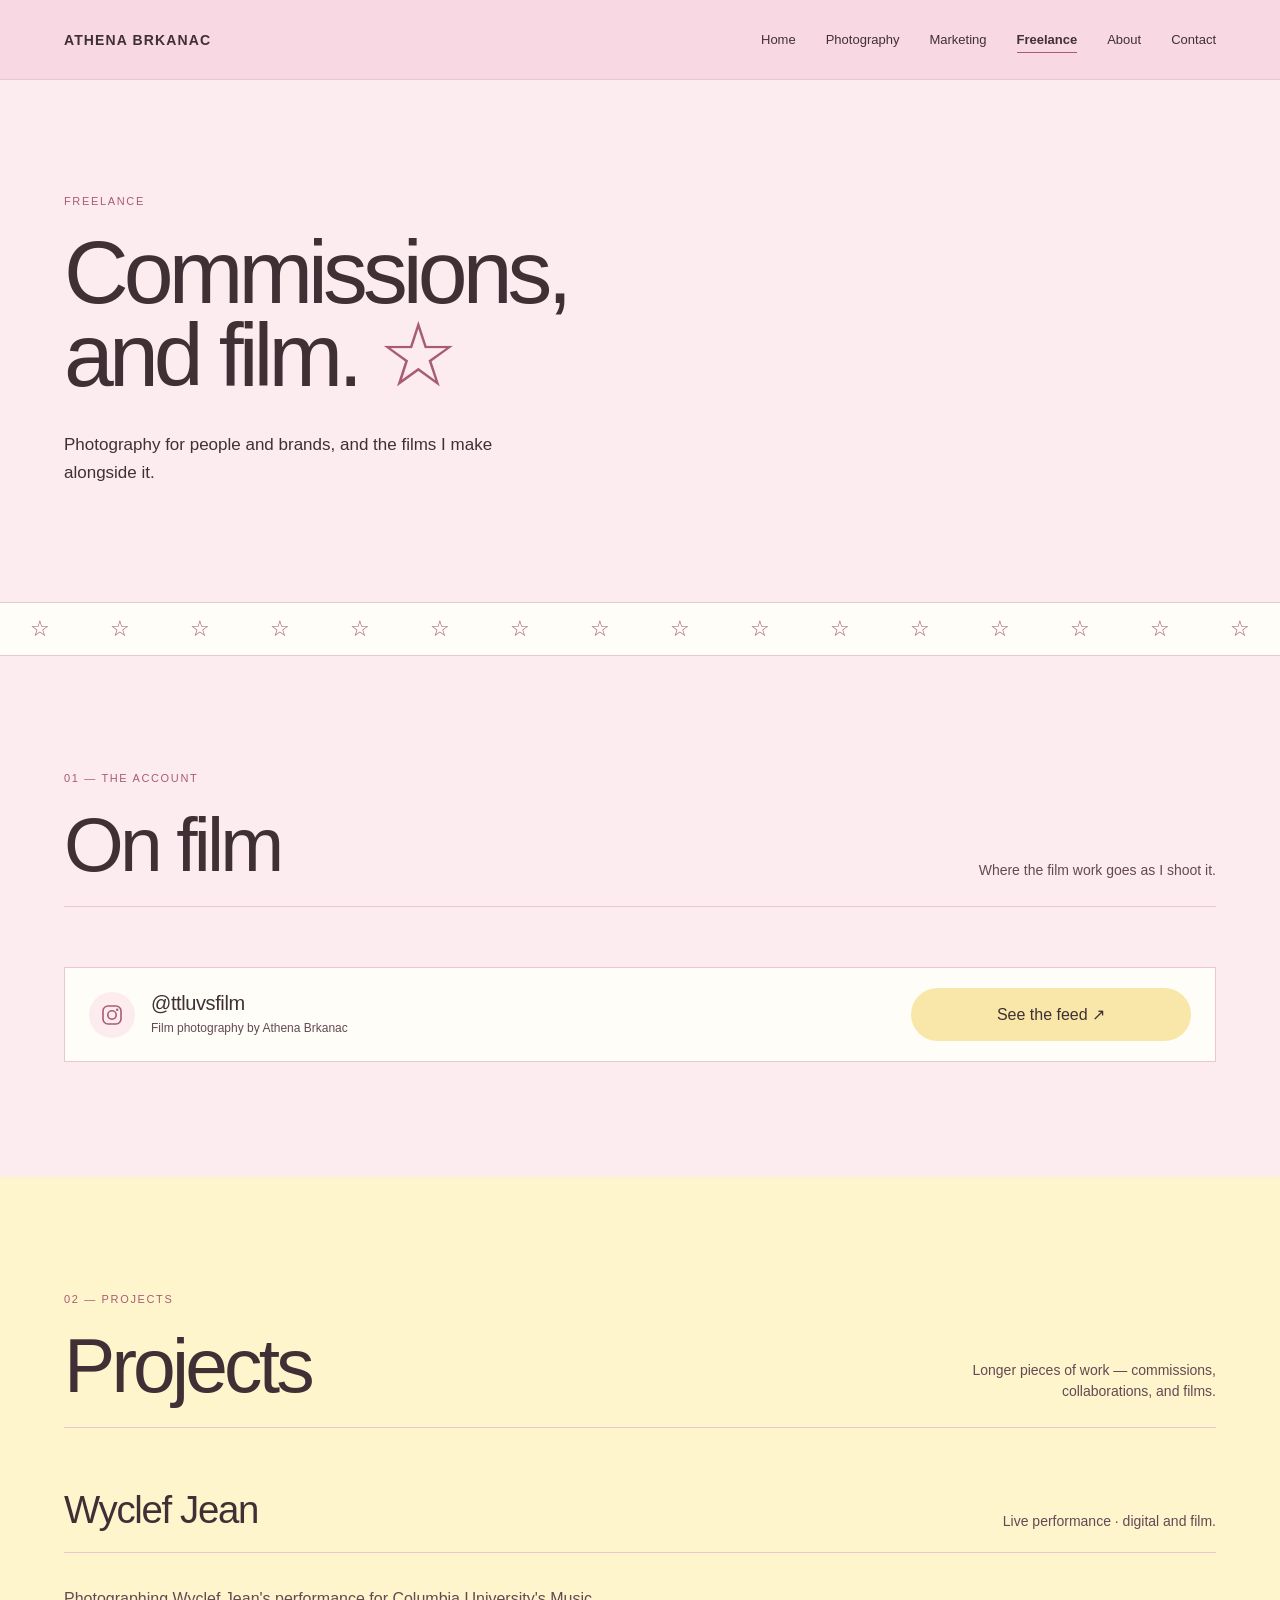
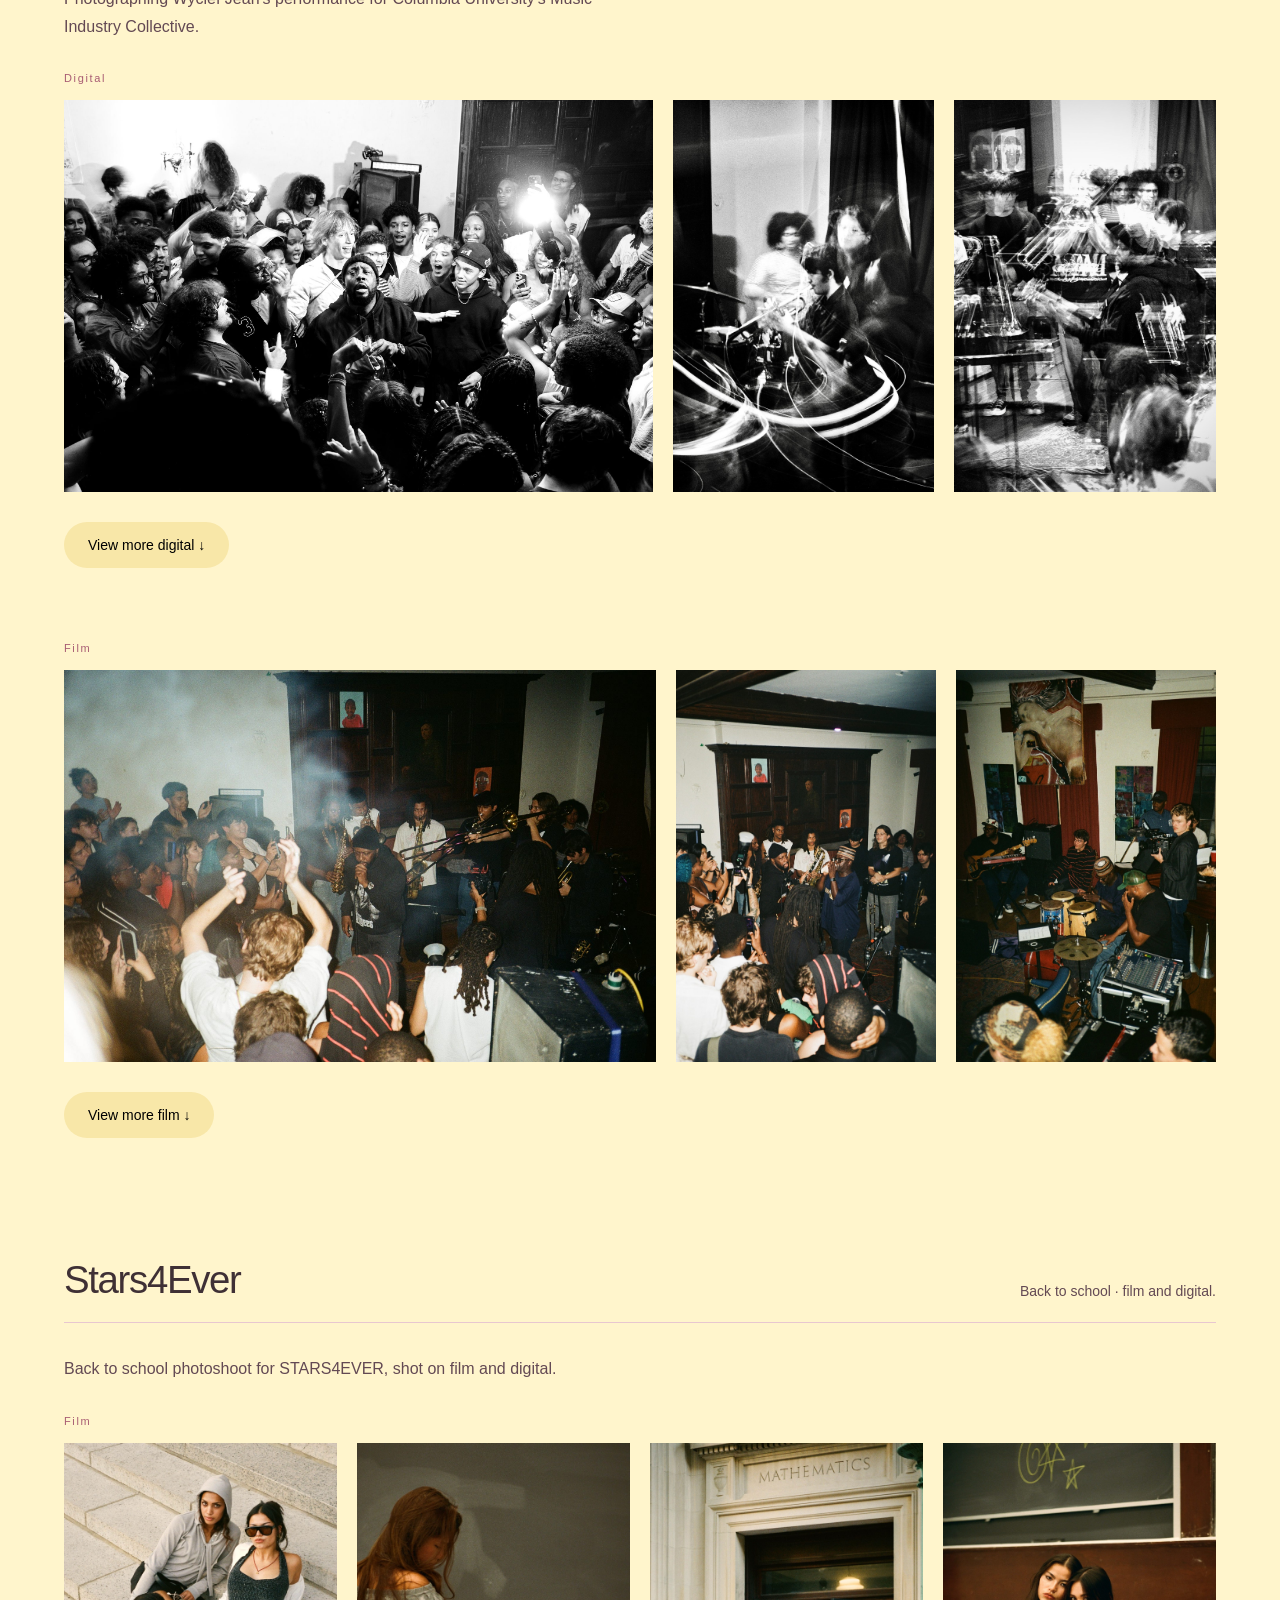
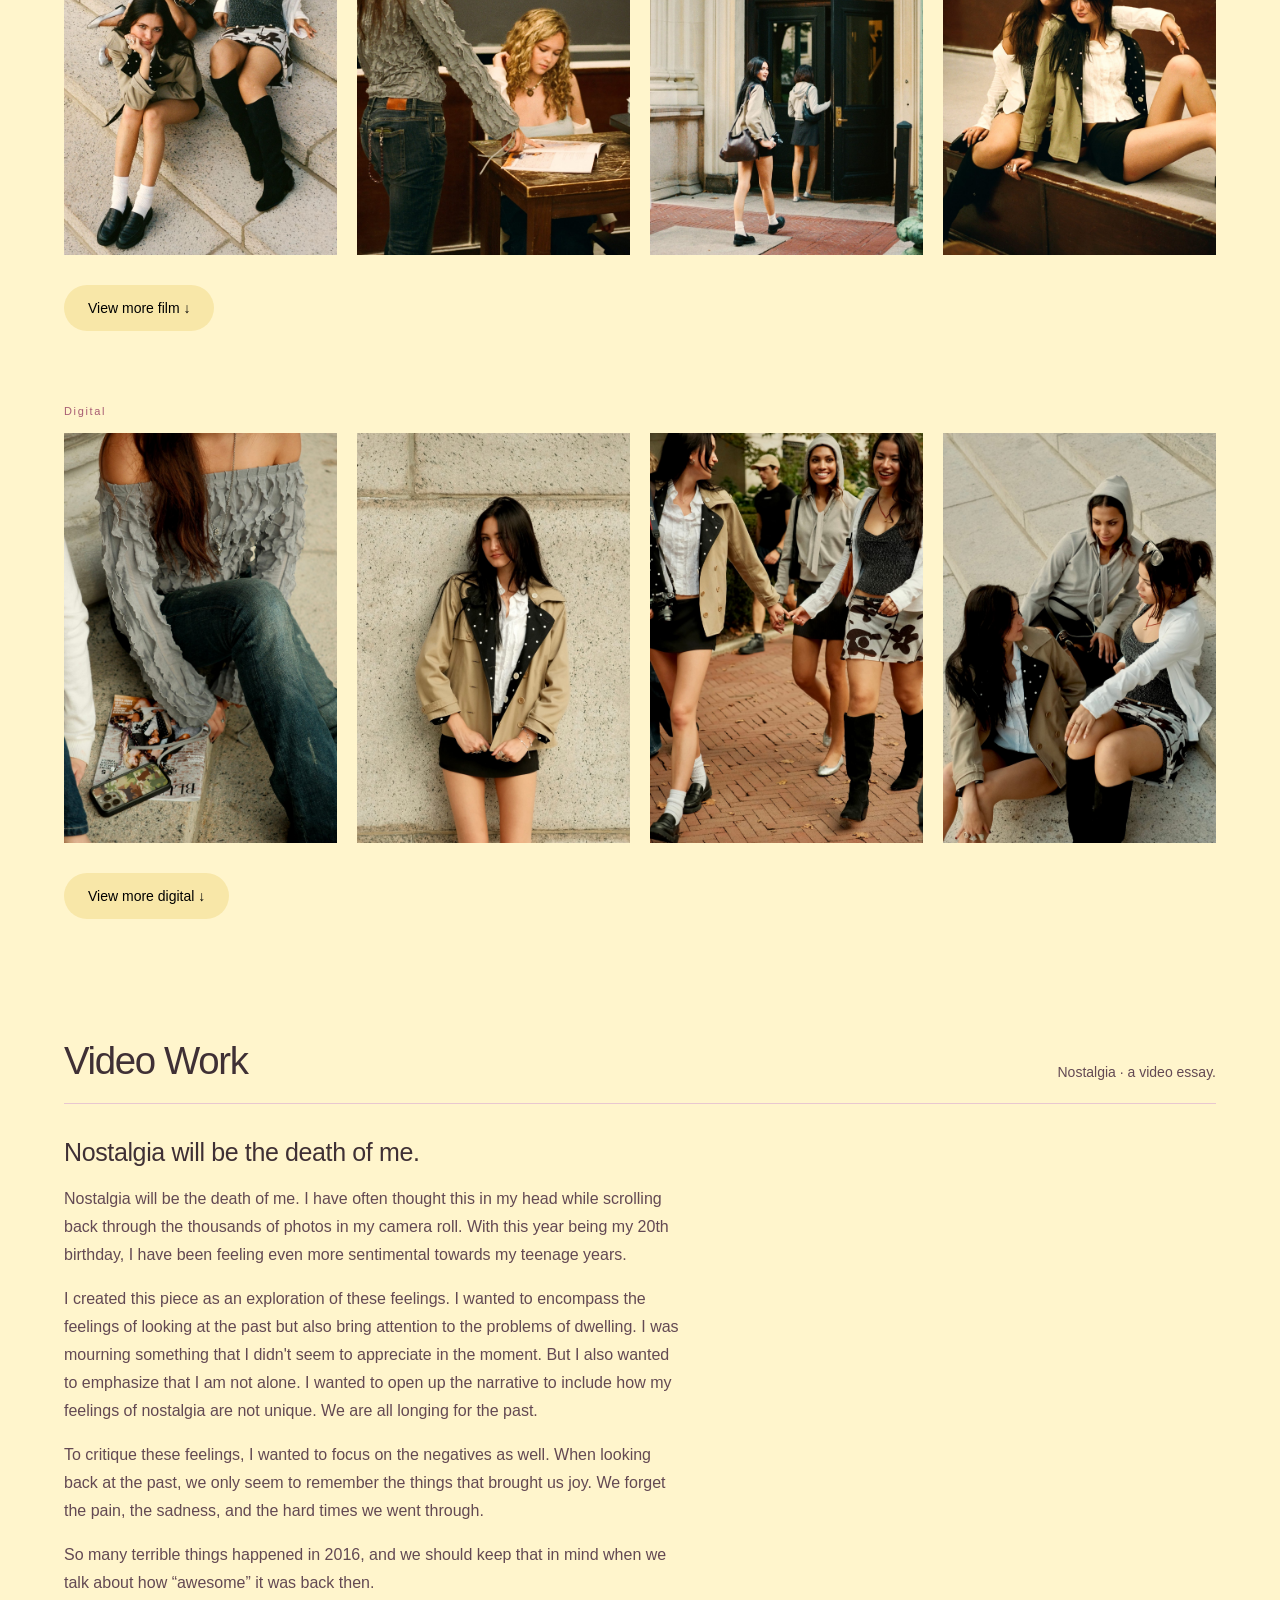
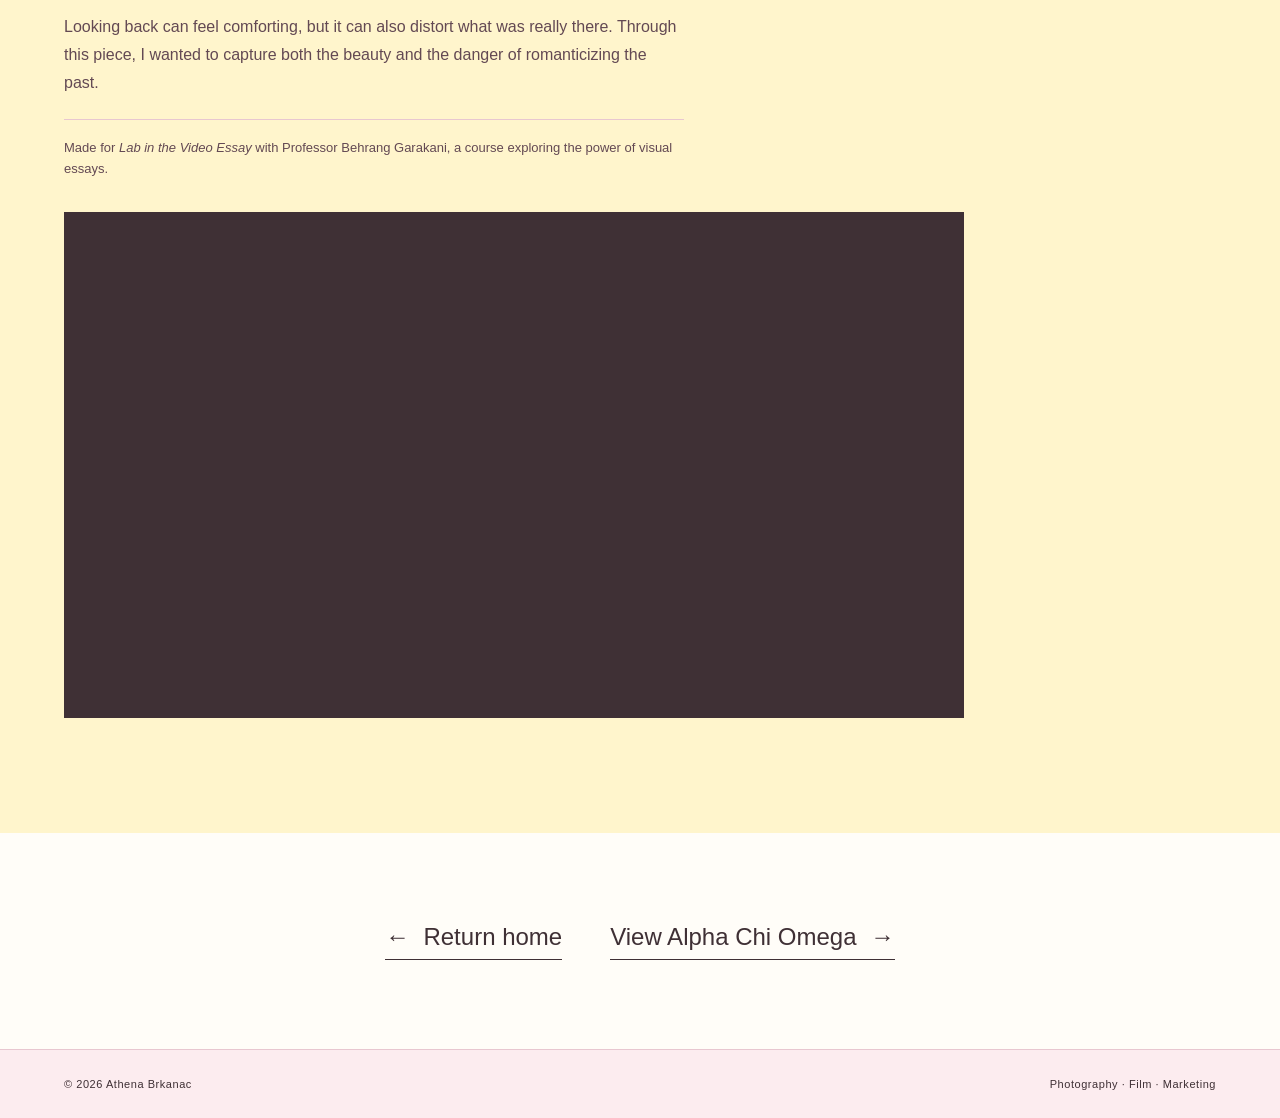
==== freelance.html @ 21c82949 "Name the Music Industry Collective correctly Co-Authored-By: Claude Opus 5.5 <noreply@anthropic.com>" ====
<!DOCTYPE html>
<html lang="en">

<head>
    <meta charset="UTF-8">

    <meta
        name="viewport"
        content="width=device-width, initial-scale=1.0"
    >

    <meta
        name="description"
        content="Athena Brkanac's freelance photography and film work — commissions, collaborations, and short films."
    >

    <title>Freelance — Athena Brkanac</title>

    <link rel="stylesheet" href="style.css">

    <!-- Lets the stylesheet hide photo slots whose file is not
         in images/ yet, instead of showing a broken image. -->
    <script>
        document.documentElement.classList.add("js");
    </script>
</head>

<body>

    <!-- NAVIGATION -->

    <nav class="site-nav">

        <a href="index.html" class="logo">
            ATHENA BRKANAC
        </a>

        <div class="nav-links">
            <a href="index.html">Home</a>
            <a href="photography.html">Photography</a>
            <a href="marketing.html">Marketing</a>
            <a href="freelance.html" aria-current="page">Freelance</a>
            <a href="index.html#about">About</a>
            <a href="index.html#contact">Contact</a>
        </div>

    </nav>


    <main>

        <!-- FREELANCE PAGE INTRO -->

        <header class="portfolio-hero">

            <p class="eyebrow">
                FREELANCE
            </p>

            <h1>
                Commissions,<br>
                and film. <span class="accent-star">☆</span>
            </h1>

            <p>
                Photography for people and brands, and the films I make
                alongside it.
            </p>

        </header>


        <!-- STAR BANNER -->

        <div class="marquee" aria-hidden="true">

            <div class="marquee-track">

                <div class="marquee-group">
                    <span>☆</span>
                    <span>☆</span>
                    <span>☆</span>
                    <span>☆</span>
                    <span>☆</span>
                    <span>☆</span>
                    <span>☆</span>
                    <span>☆</span>
                    <span>☆</span>
                    <span>☆</span>
                    <span>☆</span>
                    <span>☆</span>
                    <span>☆</span>
                    <span>☆</span>
                    <span>☆</span>
                    <span>☆</span>
                </div>

                <div class="marquee-group">
                    <span>☆</span>
                    <span>☆</span>
                    <span>☆</span>
                    <span>☆</span>
                    <span>☆</span>
                    <span>☆</span>
                    <span>☆</span>
                    <span>☆</span>
                    <span>☆</span>
                    <span>☆</span>
                    <span>☆</span>
                    <span>☆</span>
                    <span>☆</span>
                    <span>☆</span>
                    <span>☆</span>
                    <span>☆</span>
                </div>

            </div>

        </div>



        <!-- THE ACCOUNT -->

        <section
            id="film-account"
            class="marketing-page-section instagram-section"
        >

            <div class="gallery-heading">

                <div>
                    <p class="eyebrow">
                        01 — THE ACCOUNT
                    </p>

                    <h2>On film</h2>
                </div>

                <p>
                    Where the film work goes as I shoot it.
                </p>

            </div>


            <a
                class="ig-link"
                href="https://www.instagram.com/ttluvsfilm"
                target="_blank"
                rel="noopener"
            >

                <span class="ig-link-mark" aria-hidden="true">
                    <svg viewBox="0 0 24 24" width="24" height="24">
                        <rect
                            x="3" y="3" width="18" height="18" rx="5"
                            fill="none" stroke="currentColor" stroke-width="1.6"
                        />
                        <circle
                            cx="12" cy="12" r="4.2"
                            fill="none" stroke="currentColor" stroke-width="1.6"
                        />
                        <circle cx="17.2" cy="6.8" r="1.2" fill="currentColor" />
                    </svg>
                </span>

                <span class="ig-link-text">
                    <span class="ig-link-handle">@ttluvsfilm</span>
                    <span class="ig-link-note">
                        Film photography by Athena Brkanac
                    </span>
                </span>

                <span class="ig-link-action">
                    See the feed ↗
                </span>

            </a>

        </section>


        <!-- PROJECTS -->

        <section
            id="projects"
            class="marketing-page-section shoots-section"
        >

            <div class="gallery-heading">

                <div>
                    <p class="eyebrow">
                        02 — PROJECTS
                    </p>

                    <h2>Projects</h2>
                </div>

                <p>
                    Longer pieces of work — commissions,
                    collaborations, and films.
                </p>

            </div>


            <!-- WYCLEF JEAN × MUSIC INDUSTRY COLLECTIVE -->

            <div class="shot-group">

                <div class="category-heading">

                    <h3>Wyclef Jean</h3>

                    <p>
                        Live performance · digital and film.
                    </p>

                </div>

                <p class="section-intro">
                    Photographing Wyclef Jean's performance for Columbia
                    University's Music Industry Collective.
                </p>

                <!--
                Each set shows one row, with the rest behind a button the
                page builds from data-more ("View more film"). Every photo
                is shown whole, never cropped: a row shares one height and
                --shape, each photo's width / height, sets its width.
                -->

                <div class="shot-set">

                    <p class="shot-set-label">Digital</p>

                    <div class="shot-rows">

                        <div class="shot-row">

                            <figure class="shot" style="--shape: 1.5004">
                                <img
                                    src="images/freelance/wyclef-01.jpg"
                                    alt="Wyclef Jean performing for the Music Industry Collective at Columbia University"
                                    data-caption="wyclef jean × music industry collective — digital"
                                >
                            </figure>

                            <figure class="shot" style="--shape: 0.6665">
                                <img
                                    src="images/freelance/wyclef-03.jpg"
                                    alt="Wyclef Jean performing for the Music Industry Collective at Columbia University"
                                    data-caption="wyclef jean × music industry collective — digital"
                                >
                            </figure>

                            <figure class="shot" style="--shape: 0.6665">
                                <img
                                    src="images/freelance/wyclef-05.jpg"
                                    alt="Wyclef Jean performing for the Music Industry Collective at Columbia University"
                                    data-caption="wyclef jean × music industry collective — digital"
                                >
                            </figure>

                        </div>

                        <div class="shot-more" data-more="more digital" hidden>

                            <div class="shot-row">

                                <figure class="shot" style="--shape: 1.5004">
                                    <img
                                        src="images/freelance/wyclef-02.jpg"
                                        alt="Wyclef Jean performing for the Music Industry Collective at Columbia University"
                                        data-caption="wyclef jean × music industry collective — digital"
                                    >
                                </figure>

                                <figure class="shot" style="--shape: 0.6665">
                                    <img
                                        src="images/freelance/wyclef-06.jpg"
                                        alt="Wyclef Jean performing for the Music Industry Collective at Columbia University"
                                        data-caption="wyclef jean × music industry collective — digital"
                                    >
                                </figure>

                                <figure class="shot" style="--shape: 0.6665">
                                    <img
                                        src="images/freelance/wyclef-08.jpg"
                                        alt="Wyclef Jean performing for the Music Industry Collective at Columbia University"
                                        data-caption="wyclef jean × music industry collective — digital"
                                    >
                                </figure>

                            </div>

                            <div class="shot-row">

                                <figure class="shot" style="--shape: 1.5004">
                                    <img
                                        src="images/freelance/wyclef-04.jpg"
                                        alt="Wyclef Jean performing for the Music Industry Collective at Columbia University"
                                        data-caption="wyclef jean × music industry collective — digital"
                                    >
                                </figure>

                                <figure class="shot" style="--shape: 1.5004">
                                    <img
                                        src="images/freelance/wyclef-07.jpg"
                                        alt="Wyclef Jean performing for the Music Industry Collective at Columbia University"
                                        data-caption="wyclef jean × music industry collective — digital"
                                    >
                                </figure>

                            </div>

                        </div>

                    </div>

                </div>


                <div class="shot-set">

                    <p class="shot-set-label">Film</p>

                    <div class="shot-rows">

                        <div class="shot-row">

                            <figure class="shot" style="--shape: 1.5083">
                                <img
                                    src="images/freelance/wyclef-film-04.jpg"
                                    alt="Wyclef Jean performing for the Music Industry Collective at Columbia University, on film"
                                    data-caption="wyclef jean × music industry collective — film"
                                >
                            </figure>

                            <figure class="shot" style="--shape: 0.663">
                                <img
                                    src="images/freelance/wyclef-film-01.jpg"
                                    alt="Wyclef Jean performing for the Music Industry Collective at Columbia University, on film"
                                    data-caption="wyclef jean × music industry collective — film"
                                >
                            </figure>

                            <figure class="shot" style="--shape: 0.663">
                                <img
                                    src="images/freelance/wyclef-film-02.jpg"
                                    alt="Wyclef Jean performing for the Music Industry Collective at Columbia University, on film"
                                    data-caption="wyclef jean × music industry collective — film"
                                >
                            </figure>

                        </div>

                        <div class="shot-more" data-more="more film" hidden>

                            <div class="shot-row">

                                <figure class="shot" style="--shape: 0.663">
                                    <img
                                        src="images/freelance/wyclef-film-03.jpg"
                                        alt="Wyclef Jean performing for the Music Industry Collective at Columbia University, on film"
                                        data-caption="wyclef jean × music industry collective — film"
                                    >
                                </figure>

                                <figure class="shot" style="--shape: 0.663">
                                    <img
                                        src="images/freelance/wyclef-film-05.jpg"
                                        alt="Wyclef Jean performing for the Music Industry Collective at Columbia University, on film"
                                        data-caption="wyclef jean × music industry collective — film"
                                    >
                                </figure>

                                <figure class="shot" style="--shape: 1.5083">
                                    <img
                                        src="images/freelance/wyclef-film-06.jpg"
                                        alt="Wyclef Jean performing for the Music Industry Collective at Columbia University, on film"
                                        data-caption="wyclef jean × music industry collective — film"
                                    >
                                </figure>

                            </div>

                        </div>

                    </div>

                </div>

            </div>


            <!-- STARS4EVER -->

            <div class="shot-group">

                <div class="category-heading">

                    <h3>Stars4Ever</h3>

                    <p>
                        Back to school · film and digital.
                    </p>

                </div>

                <p class="section-intro">
                    Back to school photoshoot for STARS4EVER, shot on
                    film and digital.
                </p>

                <!--
                Each set shows one row, with the rest behind a button the
                page builds from data-more ("View more film"). Every photo
                is shown whole, never cropped: a row shares one height and
                --shape, each photo's width / height, sets its width.
                -->

                <div class="shot-set">

                    <p class="shot-set-label">Film</p>

                    <div class="shot-rows">

                        <div class="shot-row">

                            <figure class="shot" style="--shape: 0.6625">
                                <img
                                    src="images/freelance/stars-01.jpg"
                                    alt="Stars4Ever back to school shoot"
                                    data-caption="stars4ever — film"
                                >
                            </figure>

                            <figure class="shot" style="--shape: 0.663">
                                <img
                                    src="images/freelance/stars-02.jpg"
                                    alt="Stars4Ever back to school shoot"
                                    data-caption="stars4ever — film"
                                >
                            </figure>

                            <figure class="shot" style="--shape: 0.661">
                                <img
                                    src="images/freelance/stars-03.jpg"
                                    alt="Stars4Ever back to school shoot"
                                    data-caption="stars4ever — film"
                                >
                            </figure>

                            <figure class="shot" style="--shape: 0.6625">
                                <img
                                    src="images/freelance/stars-04.jpg"
                                    alt="Stars4Ever back to school shoot"
                                    data-caption="stars4ever — film"
                                >
                            </figure>

                        </div>

                        <div class="shot-more" data-more="more film" hidden>

                            <div class="shot-row">

                                <figure class="shot" style="--shape: 1.5083">
                                    <img
                                        src="images/freelance/stars-film-07.jpg"
                                        alt="Stars4Ever back to school shoot"
                                        data-caption="stars4ever — film"
                                    >
                                </figure>

                                <figure class="shot" style="--shape: 0.663">
                                    <img
                                        src="images/freelance/stars-film-05.jpg"
                                        alt="Stars4Ever back to school shoot"
                                        data-caption="stars4ever — film"
                                    >
                                </figure>

                                <figure class="shot" style="--shape: 0.663">
                                    <img
                                        src="images/freelance/stars-film-06.jpg"
                                        alt="Stars4Ever back to school shoot"
                                        data-caption="stars4ever — film"
                                    >
                                </figure>

                            </div>

                            <div class="shot-row">

                                <figure class="shot" style="--shape: 0.663">
                                    <img
                                        src="images/freelance/stars-film-08.jpg"
                                        alt="Stars4Ever back to school shoot"
                                        data-caption="stars4ever — film"
                                    >
                                </figure>

                                <figure class="shot" style="--shape: 0.663">
                                    <img
                                        src="images/freelance/stars-film-09.jpg"
                                        alt="Stars4Ever back to school shoot"
                                        data-caption="stars4ever — film"
                                    >
                                </figure>

                                <figure class="shot" style="--shape: 1.5083">
                                    <img
                                        src="images/freelance/stars-film-10.jpg"
                                        alt="Stars4Ever back to school shoot"
                                        data-caption="stars4ever — film"
                                    >
                                </figure>

                            </div>

                        </div>

                    </div>

                </div>


                <div class="shot-set">

                    <p class="shot-set-label">Digital</p>

                    <div class="shot-rows">

                        <div class="shot-row">

                            <figure class="shot" style="--shape: 0.6665">
                                <img
                                    src="images/freelance/stars-05.jpg"
                                    alt="Stars4Ever back to school shoot"
                                    data-caption="stars4ever — digital"
                                >
                            </figure>

                            <figure class="shot" style="--shape: 0.6665">
                                <img
                                    src="images/freelance/stars-06.jpg"
                                    alt="Stars4Ever back to school shoot"
                                    data-caption="stars4ever — digital"
                                >
                            </figure>

                            <figure class="shot" style="--shape: 0.6665">
                                <img
                                    src="images/freelance/stars-07.jpg"
                                    alt="Stars4Ever back to school shoot"
                                    data-caption="stars4ever — digital"
                                >
                            </figure>

                            <figure class="shot" style="--shape: 0.6665">
                                <img
                                    src="images/freelance/stars-08.jpg"
                                    alt="Stars4Ever back to school shoot"
                                    data-caption="stars4ever — digital"
                                >
                            </figure>

                        </div>

                        <div class="shot-more" data-more="more digital" hidden>

                            <div class="shot-row">

                                <figure class="shot" style="--shape: 0.6665">
                                    <img
                                        src="images/freelance/stars-09.jpg"
                                        alt="Stars4Ever back to school shoot"
                                        data-caption="stars4ever — digital"
                                    >
                                </figure>

                                <figure class="shot" style="--shape: 0.6665">
                                    <img
                                        src="images/freelance/stars-10.jpg"
                                        alt="Stars4Ever back to school shoot"
                                        data-caption="stars4ever — digital"
                                    >
                                </figure>

                                <figure class="shot" style="--shape: 0.6665">
                                    <img
                                        src="images/freelance/stars-11.jpg"
                                        alt="Stars4Ever back to school shoot"
                                        data-caption="stars4ever — digital"
                                    >
                                </figure>

                                <figure class="shot" style="--shape: 0.6665">
                                    <img
                                        src="images/freelance/stars-12.jpg"
                                        alt="Stars4Ever back to school shoot"
                                        data-caption="stars4ever — digital"
                                    >
                                </figure>

                            </div>

                        </div>

                    </div>

                </div>

            </div>


            <!-- VIDEO WORK -->

            <div class="shot-group">

                <div class="category-heading">

                    <h3>Video Work</h3>

                    <p>
                        Nostalgia · a video essay.
                    </p>

                </div>

                <!--
                The statement is Athena's own writing, cut down from the
                essay that went with the piece. Nothing here is
                paraphrased — the sentences are hers, only fewer of them.
                -->

    <div class="project-statement">

                    <p class="statement-lead">
                        Nostalgia will be the death of me.
                    </p>

                 <p>
    Nostalgia will be the death of me. I have often thought this
    in my head while scrolling back through the thousands of photos in my
    camera roll. With this year being my 20th birthday, I have been feeling
    even more sentimental towards my teenage years.
</p>

<p>
    I created this piece as an exploration of these feelings.
    I wanted to encompass the feelings of looking at the past
    but also bring attention to the problems of dwelling.
    I was mourning something that I didn't seem to
    appreciate in the moment. But I also wanted to emphasize that I am not alone.
    I wanted to open up the narrative to include how my
    feelings of nostalgia are not unique. We are all
    longing for the past.
</p>

<p>
    To critique these feelings, I wanted to focus on the negatives as well.
    When looking back at the past, we
    only seem to remember the things that brought us
    joy. We forget the pain, the sadness, and the hard
    times we went through.
</p>

<p>
    So many terrible things happened in 2016, and we
    should keep that in mind when we talk about how
    &ldquo;awesome&rdquo; it was back then.
</p>

<p>
    Looking back can feel comforting, but it can also
    distort what was really there. Through this piece,
    I wanted to capture both the beauty and the danger
    of romanticizing the past.
</p>

<p class="statement-credit">
    Made for <em>Lab in the Video Essay</em> with Professor
    Behrang Garakani, a course exploring the power of
    visual essays.
</p>

                </div>

                <!--
                THE FILM

                Embedded from YouTube. To swap it for a different video,
                replace the id in the address below — the part after
                /embed/ — with the one from the video's own link, the
                bit after "v=".

                It is loaded from youtube-nocookie.com rather than
                youtube.com, which is YouTube's own address for embeds
                that do not set tracking cookies until someone presses
                play.
                -->

                <div class="video-frame">

                    <iframe
                        src="https://www.youtube-nocookie.com/embed/2BOyvgmRGMQ"
                        title="A short film by Athena Brkanac"
                        allow="accelerometer; encrypted-media; gyroscope; picture-in-picture; web-share"
                        referrerpolicy="strict-origin-when-cross-origin"
                        allowfullscreen
                    ></iframe>

                </div>

            </div>
        </section>


        <!-- RETURN HOME -->

        <section class="return-home">

            <a href="index.html" class="portfolio-link">
                <span aria-hidden="true">←</span>
                Return home
            </a>

            <a href="marketing.html" class="portfolio-link">
                View Alpha Chi Omega
                <span aria-hidden="true">→</span>
            </a>

        </section>

    </main>


    <footer>

        <span>© 2026 Athena Brkanac</span>

        <span>Photography · Film · Marketing</span>

    </footer>

    <script src="photo-slots.js"></script>
    <script src="lightbox.js"></script>

</body>

</html>
---- style.css ----
/* ==================================================
   COLOR PALETTE
   ================================================== */

:root {
    --pink: #F8D9E3;
    --pink-light: #FCECEF;
    --pink-mid: #F2B4C8;
    --pink-dark: #A85C73;

    --yellow: #F8E7A8;
    --yellow-light: #FFF5CC;

    --cream: #FFFDF8;

    --text: #3F3035;
    --text-soft: #634953;

    --border: #E8C7D0;
}


/* ==================================================
   RESET AND GENERAL
   ================================================== */

* {
    margin: 0;
    padding: 0;
    box-sizing: border-box;
}

html {
    scroll-behavior: smooth;
}

body {
    overflow-x: hidden;

    font-family: Arial, Helvetica, sans-serif;

    color: var(--text);
    background: var(--cream);
}

a {
    color: inherit;
    text-decoration: none;
}

img {
    max-width: 100%;
}

main {
    display: block;
}


/* ==================================================
   NAVIGATION
   ================================================== */

.site-nav {
    position: relative;
    z-index: 20;

    min-height: 80px;
    padding: 20px 5vw;

    display: flex;
    align-items: center;
    justify-content: space-between;
    gap: 30px;

    background: var(--pink);

    border-bottom: 1px solid var(--border);
}

.logo {
    font-size: 14px;
    font-weight: 700;
    letter-spacing: 0.08em;
}

.nav-links {
    display: flex;
    align-items: center;
    gap: 30px;
}

.nav-links a {
    position: relative;

    font-size: 13px;
}

.nav-links a::after {
    content: "";

    position: absolute;
    left: 0;
    bottom: -6px;

    width: 0;
    height: 1px;

    background: var(--pink-dark);

    transition: width 0.25s ease;
}

.nav-links a:hover::after,
.nav-links a:focus-visible::after,
.nav-links a[aria-current="page"]::after {
    width: 100%;
}

/* The page you are on stays underlined, so the menu also says where
   you are. */

.nav-links a[aria-current="page"] {
    font-weight: 600;
}


/* ==================================================
   SHARED TYPOGRAPHY
   ================================================== */

.eyebrow {
    margin-bottom: 24px;

    font-size: 11px;
    letter-spacing: 0.15em;

    color: var(--pink-dark);
}

h1,
h2,
h3 {
    font-weight: 400;
}

h1 {
    font-size: clamp(55px, 7vw, 105px);
    line-height: 0.92;
    letter-spacing: -0.055em;
}

h2 {
    font-size: clamp(45px, 5.5vw, 78px);
    line-height: 0.96;
    letter-spacing: -0.05em;
}

.accent-star,
.heading-star {
    color: var(--pink-dark);
}

.section-intro {
    max-width: 550px;
    margin-top: 24px;

    font-size: 16px;
    line-height: 1.7;

    color: var(--text-soft);
}

.section-intro:empty {
    display: none;
}


/* ==================================================
   BUTTONS AND LINKS
   ================================================== */

.pill-button {
    display: inline-block;

    padding: 15px 24px;

    background: var(--yellow);
    border-radius: 100px;

    font-size: 15px;

    transition:
        transform 0.25s ease,
        background 0.25s ease;
}

.pill-button:hover,
.pill-button:focus-visible {
    transform: translateY(-4px);

    background: #F4DB82;
}

.portfolio-link-wrapper {
    margin-top: 64px;

    text-align: center;
}

.portfolio-link {
    display: inline-flex;
    align-items: center;
    gap: 14px;

    padding-bottom: 8px;

    border-bottom: 1px solid var(--text);

    font-size: clamp(18px, 2vw, 24px);

    transition:
        color 0.2s ease,
        gap 0.2s ease;
}

.portfolio-link:hover,
.portfolio-link:focus-visible {
    gap: 22px;

    color: var(--pink-dark);
}


/* The homepage call to action is a full-width band, so it reads as the
   obvious next step instead of another line of text. Scoped to the
   wrapper so the "Return home" link keeps the plain underlined style. */

.portfolio-link-wrapper .portfolio-link {
    display: flex;
    justify-content: center;

    padding: 32px 24px;

    background: var(--pink);
    border-bottom: none;

    font-size: clamp(19px, 2.4vw, 28px);

    transition:
        background 0.25s ease,
        gap 0.25s ease;
}

.portfolio-link-wrapper .portfolio-link:hover,
.portfolio-link-wrapper .portfolio-link:focus-visible {
    background: var(--pink-mid);

    color: var(--text);
}


/* ==================================================
   HOME HERO
   ================================================== */

.hero {
    min-height: calc(100vh - 80px);
    padding: 7vw 5vw;

    display: grid;
    grid-template-columns: minmax(0, 1fr) minmax(0, 1fr);
    align-items: center;
    gap: 6vw;

    background: var(--pink-light);
}

.hero-text {
    max-width: 650px;
}

.intro {
    max-width: 480px;
    margin-top: 35px;

    font-size: 17px;
    line-height: 1.65;
}

.hero-text .pill-button {
    margin-top: 35px;
}

.hero-image {
    position: relative;
}

.hero-image::after {
    content: "";

    position: absolute;
    inset: 20px -20px -20px 20px;

    z-index: 0;

    background: var(--yellow);
}

.hero-image img {
    position: relative;
    z-index: 1;

    width: 100%;
    height: min(72vh, 700px);

    display: block;

    object-fit: cover;
}


/* ==================================================
   STAR MARQUEE
   ================================================== */

.marquee {
    width: 100%;
    height: 54px;

    overflow: hidden;

    display: flex;
    align-items: center;

    background: var(--cream);

    border-top: 1px solid var(--border);
    border-bottom: 1px solid var(--border);
}

.marquee-track {
    width: max-content;

    display: flex;
    flex-shrink: 0;

    animation: star-scroll 18s linear infinite;
}

.marquee-group {
    width: 100vw;
    min-width: 100vw;

    display: flex;
    align-items: center;
    justify-content: space-around;
    flex-shrink: 0;
}

.marquee-group span {
    display: block;
    flex-shrink: 0;

    font-size: 22px;
    line-height: 1;

    color: var(--pink-dark);
}

@keyframes star-scroll {
    from {
        transform: translateX(0);
    }

    to {
        transform: translateX(-100vw);
    }
}

@media (prefers-reduced-motion: reduce) {
    html {
        scroll-behavior: auto;
    }

    .marquee-track {
        animation: none;
    }
}


/* ==================================================
   SHARED HOME SECTIONS
   ================================================== */

.section {
    padding: 8vw 5vw;
}

.section-heading {
    max-width: 1000px;
    margin-bottom: 52px;
}


/* ==================================================
   HOME PHOTOGRAPHY PREVIEW
   ================================================== */

.photography-section {
    background: var(--yellow-light);
}

.photo-category + .photo-category {
    margin-top: 80px;
}

.category-heading {
    margin-bottom: 32px;
    padding-bottom: 20px;

    display: flex;
    align-items: flex-end;
    justify-content: space-between;
    gap: 40px;

    border-bottom: 1px solid var(--border);
}

.category-heading h3 {
    flex-shrink: 0;

    font-size: clamp(30px, 3vw, 44px);
    letter-spacing: -0.035em;
}

.category-heading > p {
    max-width: 320px;

    font-size: 14px;
    line-height: 1.5;
    text-align: right;

    color: var(--text-soft);
}

.landscape-preview,
.portrait-preview {
    display: flex;
    align-items: flex-start;
    gap: 22px;
}


/* Preserve every portfolio image's original crop.

   Each photo takes width in proportion to its own aspect ratio
   (--photo-ratio, measured by gallery-layout.js), so photos sitting
   side by side end up the same height without being cropped. Until
   that runs they simply share the row evenly. */

.photo-card {
    flex: var(--photo-ratio, 1) 1 0;
    min-width: 0;

    margin: 0;

    overflow: hidden;

    background: transparent;
}

.photo-card img {
    width: 100%;
    height: auto;

    display: block;

    transition: transform 0.5s ease;
}

.photo-card:hover img {
    transform: scale(1.02);
}


/* ==================================================
   MARKETING
   ================================================== */

.marketing-section {
    background: var(--pink);
}

.marketing-grid {
    display: grid;
    grid-template-columns: repeat(2, minmax(0, 1fr));
    gap: 24px;
}

.marketing-card {
    min-height: 320px;
    padding: 35px;

    display: flex;
    flex-direction: column;
    justify-content: flex-end;

    background: var(--cream);
    border: 1px solid var(--border);

    transition:
        transform 0.3s ease,
        box-shadow 0.3s ease;
}

.marketing-card:hover {
    transform: translateY(-8px);

    box-shadow: 10px 10px 0 var(--yellow);
}

.card-number {
    margin-bottom: auto;

    font-size: 11px;
    letter-spacing: 0.12em;

    color: var(--pink-dark);
}

.marketing-card h3 {
    margin: 50px 0 18px;

    font-size: 22px;
}

.marketing-card p {
    font-size: 15px;
    line-height: 1.7;

    color: var(--text-soft);
}


/* Each card leads two ways: to the work here, and to the account it
   came from */

.card-links {
    margin-top: 22px;

    display: flex;
    flex-wrap: wrap;
    gap: 8px 22px;
}

.card-links a {
    padding-bottom: 3px;

    border-bottom: 1px solid var(--border);

    font-size: 14px;

    color: var(--text);

    transition:
        color 0.25s ease,
        border-color 0.25s ease;
}

.card-links a:hover,
.card-links a:focus-visible {
    border-bottom-color: var(--pink-dark);

    color: var(--pink-dark);
}


/* A row of photographs from each page, at the top of its card, so the
   work is seen before it is read about. The whole row links to the
   page. Shown whole, in one shared height, like the project rows. */

.card-preview {
    margin-top: 22px;

    display: flex;
    gap: 8px;
}

.card-preview img {
    flex: var(--shape) 1 0;
    min-width: 0;

    aspect-ratio: var(--shape);
    width: 100%;
    height: auto;

    display: block;

    transition: opacity 0.25s ease;
}

.card-preview:hover img,
.card-preview:focus-visible img {
    opacity: 0.85;
}

.card-preview + h3 {
    margin-top: 28px;
}

/* The way into the work is a button, not one link among two. */

.card-links {
    align-items: center;
}

.card-links a.card-cta {
    padding: 13px 22px;

    border-bottom: none;

    color: var(--text);
}

.card-links a.card-cta:hover,
.card-links a.card-cta:focus-visible {
    color: var(--text);
}


/* ==================================================
   ABOUT
   ================================================== */

/* The heading spans the top, then the photo and the text start on the
   same line beneath it — so they run level, rather than the text
   beginning up beside the heading with the photo well below it. */

/* The words read down the left — heading, then the writing under it —
   and the photo holds the right edge, running the height of both. */

.about-section {
    padding: 10vw 5vw;

    display: grid;
    grid-template-columns: minmax(0, 1fr) auto;
    grid-template-rows: auto 1fr;
    align-items: start;
    gap: 40px 6vw;

    background: var(--cream);
}

.about-heading {
    grid-column: 1;
    grid-row: 1;
}

.about-text {
    grid-column: 1;
    grid-row: 2;

    max-width: 620px;
}

/* The photo is cropped to the height of the words beside it, so the two
   columns end together instead of the picture hanging below the text. */

.about-image {
    grid-column: 2;
    grid-row: 1 / span 2;
    justify-self: end;

    width: min(34vw, 400px);
    max-width: 400px;
    margin: 0;

    aspect-ratio: 4 / 5;
    overflow: hidden;
}

.about-image img {
    width: 100%;
    height: 100%;

    object-fit: cover;
    object-position: center 35%;
}


@media (max-width: 950px) {

    .about-image {
        width: 100%;
        max-width: 340px;
    }

}

.about-image img {
    width: 100%;
    height: auto;

    display: block;
}

.about-text {
    max-width: 600px;

    font-size: 17px;
    line-height: 1.7;
}

.about-text p + p {
    margin-top: 30px;
}


/* ==================================================
   CONTACT
   ================================================== */

.contact-section {
    padding: 11vw 5vw;

    text-align: center;

    background: var(--yellow);
}

.contact-section h2 {
    margin-bottom: 35px;
}

.contact-button {
    background: var(--cream);
}

.contact-image {
    margin-top: 40px;
}

.contact-image img {
    width: 105px;
    height: auto;

    display: block;

    margin: 0 auto;
}


/* ==================================================
   FULL PHOTOGRAPHY PAGE
   ================================================== */

.portfolio-hero {
    padding: 9vw 5vw;

    background: var(--pink-light);
}

.portfolio-hero p:last-child {
    max-width: 500px;
    margin-top: 35px;

    font-size: 17px;
    line-height: 1.65;
}

.portfolio-gallery-section {
    padding: 9vw 5vw;
}

.projects-gallery-section {
    background: var(--pink-light);
}

.landscape-gallery-section {
    background: var(--yellow-light);
}

.portrait-gallery-section {
    background: var(--pink-light);
}

.gallery-heading {
    margin-bottom: 60px;
    padding-bottom: 25px;

    display: flex;
    align-items: flex-end;
    justify-content: space-between;
    gap: 50px;

    border-bottom: 1px solid var(--border);
}

.gallery-heading h2 {
    font-size: clamp(48px, 6vw, 88px);
}

.gallery-heading > p {
    max-width: 320px;

    font-size: 14px;
    line-height: 1.5;
    text-align: right;

    color: var(--text-soft);
}


/* Masonry columns: photos keep their original crop and aspect ratio,
   and stack to fill the gaps left by mismatched heights */

.full-landscape-grid {
    columns: 2;
    column-gap: 25px;
}

.full-portrait-grid {
    columns: 3;
    column-gap: 25px;
}

.gallery-photo {
    margin: 0 0 25px;

    overflow: hidden;

    break-inside: avoid;
}

.gallery-photo img {
    width: 100%;
    height: auto;

    display: block;

    transition:
        transform 0.5s ease,
        box-shadow 0.5s ease;
}

.gallery-photo:hover img {
    transform: scale(1.015);
}

/* Holds one link or two side by side — the project pages offer the
   other project as well as home. Two links wrap onto separate lines
   rather than squeezing when the screen is narrow. */

.return-home {
    padding: 7vw 5vw;

    display: flex;
    justify-content: center;
    flex-wrap: wrap;
    gap: 22px 48px;

    text-align: center;

    background: var(--cream);
}


/* ==================================================
   FOOTER
   ================================================== */

footer {
    padding: 28px 5vw;

    display: flex;
    justify-content: space-between;
    gap: 20px;

    background: var(--pink-light);

    border-top: 1px solid var(--border);

    font-size: 11px;
    letter-spacing: 0.05em;
}


/* ==================================================
   PHOTO LIGHTBOX (ARROW VIEWER)
   ================================================== */

body.lightbox-locked {
    overflow: hidden;
}

.lightbox-overlay {
    position: fixed;
    inset: 0;
    z-index: 100;

    visibility: hidden;
    opacity: 0;

    background: rgba(63, 48, 53, 0.97);

    transition:
        opacity 0.25s ease,
        visibility 0s linear 0.25s;
}

.lightbox-overlay.is-open {
    visibility: visible;
    opacity: 1;

    transition:
        opacity 0.25s ease,
        visibility 0s linear 0s;
}

.lightbox-stage {
    height: 100%;
    padding: 40px 90px;

    display: flex;
    flex-direction: column;
    align-items: center;
    justify-content: center;
    gap: 18px;
}

.lightbox-stage img {
    min-height: 0;

    max-width: 100%;
    max-height: 100%;

    display: block;

    object-fit: contain;

    box-shadow: 0 20px 60px rgba(0, 0, 0, 0.35);
}


/* Per-photo caption, filled in from each photo's data-caption */

.lightbox-caption {
    flex-shrink: 0;

    max-width: 620px;

    font-size: 13px;
    line-height: 1.6;
    letter-spacing: 0.02em;
    text-align: center;

    color: var(--pink-light);
}

.lightbox-close,
.lightbox-arrow {
    position: fixed;
    z-index: 101;

    display: flex;
    align-items: center;
    justify-content: center;

    border: none;
    cursor: pointer;

    transition: transform 0.2s ease;
}

.lightbox-close {
    top: 20px;
    right: 5vw;

    width: 44px;
    height: 44px;

    background: var(--cream);
    border-radius: 100px;

    color: var(--text);
    font-size: 26px;
    line-height: 1;
}

.lightbox-arrow {
    top: 50%;

    width: 54px;
    height: 54px;

    transform: translateY(-50%);

    background: transparent;

    color: #FFFFFF;
    font-size: 42px;
    line-height: 1;
    text-shadow: 0 2px 10px rgba(0, 0, 0, 0.45);
}

.lightbox-arrow-prev {
    left: 5vw;
}

.lightbox-arrow-next {
    right: 5vw;
}

.lightbox-close:hover,
.lightbox-close:focus-visible {
    transform: scale(1.08);
}

.lightbox-arrow:hover,
.lightbox-arrow:focus-visible {
    transform: translateY(-50%) scale(1.08);
}


/* ==================================================
   TABLET
   ================================================== */

@media (max-width: 950px) {

    .nav-links {
        gap: 18px;
    }

    .hero {
        grid-template-columns: 1fr;
    }

    .hero-image {
        margin-top: 20px;
    }

    .hero-image img {
        height: auto;
    }

    .marketing-grid {
        grid-template-columns: 1fr;
    }

    .about-section {
        grid-template-columns: 1fr;
        grid-template-rows: none;
        gap: 40px;
    }

    .about-heading,
    .about-image,
    .about-text {
        grid-column: 1;
        grid-row: auto;
        justify-self: start;
    }

    .full-portrait-grid {
        columns: 2;
    }

}


/* ==================================================
   MOBILE
   ================================================== */

@media (max-width: 700px) {

    .lightbox-stage {
        padding: 40px 56px;
    }

    .lightbox-arrow {
        width: 40px;
        height: 40px;

        font-size: 22px;
    }

    .lightbox-arrow-prev {
        left: 10px;
    }

    .lightbox-arrow-next {
        right: 10px;
    }

    .site-nav {
        align-items: flex-start;
    }

    .nav-links {
        flex-direction: column;
        align-items: flex-end;
        gap: 10px;

        text-align: right;
    }

    h1 {
        font-size: clamp(54px, 15vw, 82px);
    }

    h2 {
        font-size: clamp(43px, 12vw, 65px);
    }

    .hero {
        min-height: auto;
        padding: 15vw 7vw;
    }

    .hero-image::after {
        inset: 12px -12px -12px 12px;
    }

    .marquee {
        height: 48px;
    }

    .marquee-group span {
        font-size: 19px;
    }

    .section,
    .portfolio-gallery-section {
        padding: 18vw 7vw;
    }

    .section-heading {
        margin-bottom: 40px;
    }

    .category-heading,
    .gallery-heading {
        display: block;
    }

    .category-heading > p,
    .gallery-heading > p {
        margin-top: 15px;

        text-align: left;
    }

    .landscape-preview,
    .portrait-preview {
        flex-direction: column;
    }

    .photo-card {
        flex: none;
    }

    .full-landscape-grid,
    .full-portrait-grid {
        columns: 1;
    }

    .photo-category + .photo-category {
        margin-top: 58px;
    }

    .portfolio-link-wrapper {
        margin-top: 48px;
    }

    .portfolio-link-wrapper .portfolio-link {
        padding: 24px 16px;
    }

    .about-section {
        padding: 18vw 7vw;
    }

    .about-text {
        font-size: 19px;
    }

    .contact-section {
        padding: 20vw 7vw;
    }

    .portfolio-hero {
        padding: 18vw 7vw;
    }

    footer {
        flex-direction: column;
    }

}


/* The marketing section is already pink, so its call-to-action band
   takes the cream instead — otherwise it disappears into the section. */

.marketing-section .portfolio-link-wrapper .portfolio-link {
    background: var(--cream);
}

.marketing-section .portfolio-link-wrapper .portfolio-link:hover,
.marketing-section .portfolio-link-wrapper .portfolio-link:focus-visible {
    background: var(--yellow);
}


/* ==================================================
   MARKETING PAGE — ROLE INTRO
   ================================================== */

.marketing-page-section {
    padding: 9vw 5vw;
}

.instagram-section {
    background: var(--pink-light);
}

.shoots-section {
    background: var(--yellow-light);
}

/* The credentials, stated once and briefly. The work below is the part
   worth spending time on, so this says what the role is and gets out of
   the way. */

.role-block {
    margin-bottom: 60px;
}

/* Full width, so the panels line up with the rule under the heading
   rather than stopping short of it. */

.role-side {
    display: flex;
    flex-direction: column;
    gap: 24px;
}


/* The facts list — role, chapter, and what the work covers */

.role-facts {
    width: 100%;

    display: grid;
    grid-template-columns: minmax(0, 0.75fr) minmax(0, 1fr) minmax(0, 1.75fr);

    background: var(--cream);
    border: 1px solid var(--border);
}

.role-facts div {
    padding: 26px 32px;
}

.role-facts div + div {
    border-left: 1px solid var(--border);
}

.role-facts dt {
    margin-bottom: 7px;

    font-size: 11px;
    letter-spacing: 0.14em;

    color: var(--pink-dark);
}

.role-facts dd {
    margin: 0;

    font-size: 16px;
    line-height: 1.6;
}


/* ==================================================
   THE INSTAGRAM LINK

   One card standing in for the account. The work itself lives in
   the projects below, so this only has to point the way.
   ================================================== */

.ig-link {
    padding: 20px 24px;

    display: flex;
    align-items: center;
    gap: 16px;

    background: var(--cream);
    border: 1px solid var(--border);

    transition:
        transform 0.25s ease,
        box-shadow 0.25s ease;
}

.ig-link:hover,
.ig-link:focus-visible {
    transform: translateY(-4px);

    box-shadow: 8px 8px 0 var(--yellow);
}

.ig-link-mark {
    flex-shrink: 0;

    width: 46px;
    height: 46px;

    display: flex;
    align-items: center;
    justify-content: center;

    background: var(--pink-light);
    border-radius: 100px;

    color: var(--pink-dark);
}

.ig-link-text {
    min-width: 0;

    display: flex;
    flex-direction: column;
    gap: 4px;
}

.ig-link-handle {
    font-size: 20px;
    letter-spacing: -0.02em;
}

.ig-link-note {
    font-size: 12px;
    line-height: 1.5;

    color: var(--text-soft);
}

.ig-link-action {
    flex-shrink: 0;
    margin-left: auto;

    min-width: 280px;
    padding: 17px 30px;

    background: var(--yellow);
    border-radius: 100px;

    font-size: 16px;
    text-align: center;
    white-space: nowrap;

    transition: background 0.25s ease;
}

.ig-link:hover .ig-link-action,
.ig-link:focus-visible .ig-link-action {
    background: #F4DB82;
}


/* ==================================================
   PROJECTS
   ================================================== */


/* An embedded video — from YouTube, Vimeo, or a file. Whatever is
   pasted in is stretched to the width of the page and held at 16:9,
   which is the shape nearly every video is. Empty, it explains
   itself instead of leaving a hole. */

.video-frame {
    margin-top: 32px;
    max-width: 900px;
}

.video-frame iframe,
.video-frame video {
    width: 100%;
    height: auto;

    aspect-ratio: 16 / 9;

    display: block;

    background: var(--text);
    border: none;
}

/* The placeholder is laid over the frame rather than sat inside it, so
   its text can never push the page wider than the screen. */

.video-frame:empty {
    position: relative;

    aspect-ratio: 16 / 9;

    background: var(--cream);
    border: 1px dashed var(--border);
}

.video-frame:empty::before {
    content: "☆  Your video goes here";

    position: absolute;
    inset: 0;

    display: flex;
    align-items: center;
    justify-content: center;

    padding: 20px;

    font-size: 12px;
    letter-spacing: 0.03em;
    text-align: center;
    overflow-wrap: anywhere;

    color: var(--pink-dark);
}

.shot-group + .shot-group {
    margin-top: 90px;
}

/* A contact sheet: one row across, nothing cropped. Photos sit at their
   own natural height and line up along the top, so a portrait frame next
   to a landscape one still reads as one set. */

.shot-grid {
    display: grid;
    grid-template-columns: repeat(4, minmax(0, 1fr));
    align-items: start;
    gap: 20px;
}

.shot {
    margin: 0;

    aspect-ratio: 9 / 16;
    overflow: hidden;
}


/* A project whose photographs were not all shot upright. Three across
   and close to square, so a landscape frame keeps most of itself. */

.shot-grid-three {
    grid-template-columns: repeat(3, minmax(0, 1fr));
}

.shot-grid-three .shot {
    aspect-ratio: 1 / 1;
}


/* A project shown uncropped. Photos of different shapes sit in rows
   of one shared height: each one grows by its own width-to-height
   ratio, so the space left after the gaps is shared out exactly in
   proportion and every photo in the row comes out the same height. */

.shot-row {
    display: flex;
    gap: 20px;
}

.section-intro + .shot-rows {
    margin-top: 34px;
}

.shot-row + .shot-row,
.shot-row + .shot-more {
    margin-top: 20px;
}

.shot-row .shot {
    flex: var(--shape) 1 0;
    aspect-ratio: var(--shape);
}


/* A tall photograph whose subject sits high in the frame. The tile takes
   what it needs off the bottom rather than off both ends, so nobody
   loses the top of their head to it. */

.shot.shot-from-top img {
    object-position: center top;
}


.shot img,
.shot video {
    width: 100%;
    height: 100%;

    display: block;

    object-fit: cover;

    transition: transform 0.5s ease;
}


/* A clip sits in the grid like a photograph, but it is the visitor's
   to start — no autoplay, and the poster frame stands in until they do. */

.shot video {
    background: var(--pink-light);
}

.shot:hover video {
    transform: none;
}


/* A set of photographs within a project — the film ones, the digital
   ones — each under its own small label. */

.shot-set {
    margin-top: 32px;
}

.shot-set + .shot-set {
    margin-top: 44px;
}

.shot-set-label {
    margin-bottom: 16px;

    font-size: 11px;
    letter-spacing: 0.15em;

    color: var(--pink-dark);
}


/* The button that opens a set the page is holding back. */

.reveal-button {
    margin: 30px 0;

    border: none;
    cursor: pointer;

    font-family: inherit;
    font-size: 14px;
}


/* A project that came with writing of its own. Wider leading than a
   one-line description, and its opening line set larger so the piece
   introduces itself before it explains itself. */

.project-statement {
    max-width: 620px;
    margin-top: 26px;
}

.project-statement p {
    font-size: 16px;
    line-height: 1.75;

    color: var(--text-soft);
}

.project-statement p + p {
    margin-top: 16px;
}

.project-statement .statement-lead {
    font-size: clamp(20px, 2vw, 25px);
    line-height: 1.35;
    letter-spacing: -0.015em;

    color: var(--text);
}

.project-statement .statement-credit {
    margin-top: 22px;
    padding-top: 18px;

    border-top: 1px solid var(--border);

    font-size: 13px;
    line-height: 1.6;
}


/* Where a project has somewhere to go — the post it ran as */

.project-link {
    margin: 24px 0 34px;
}

.project-link .pill-button {
    padding: 13px 22px;

    font-size: 14px;
}

.shot:hover img {
    transform: scale(1.015);
}


/* ==================================================
   EMPTY PHOTO SLOTS

   Every photo on this page points at a file in images/marketing/.
   Until that file exists, its slot shows this label instead of a
   broken image. Drop the named file into the folder and the photo
   simply appears — no HTML to edit.
   ================================================== */

.js img[data-slot] {
    display: none;
}

.slot-label {
    display: flex;
    flex-direction: column;
    align-items: center;
    justify-content: center;
    gap: 10px;

    padding: 18px;

    aspect-ratio: 4 / 5;

    background: var(--pink-light);
    border: 1px dashed var(--border);

    text-align: center;
}

/* photo-slots.js hides a label once its photo loads. This has to beat
   the display: flex above, or the label stays sitting on the photo. */

.slot-label[hidden] {
    display: none;
}

.slot-label .slot-star {
    font-size: 20px;

    color: var(--pink-mid);
}

.slot-label .slot-file {
    font-family: ui-monospace, Menlo, Consolas, monospace;
    font-size: 11px;
    letter-spacing: 0.02em;
    word-break: break-all;

    color: var(--pink-dark);
}


/* ==================================================
   MARKETING PAGE — TABLET AND MOBILE
   ================================================== */

@media (max-width: 950px) {

    .role-facts {
        grid-template-columns: 1fr;
    }

    .role-facts div + div {
        border-top: 1px solid var(--border);
        border-left: none;
    }

    .shot-grid,
    .shot-grid-three {
        grid-template-columns: repeat(2, minmax(0, 1fr));
    }

}

@media (max-width: 700px) {

    .marketing-page-section {
        padding: 18vw 7vw;
    }

    .ig-link {
        display: block;
    }

    .ig-link-text {
        margin-top: 16px;
    }

    .ig-link-action {
        display: inline-block;
        margin: 18px 0 0;
    }

    .shot-grid,
    .shot-grid-three {
        grid-template-columns: 1fr;
    }

    .shot-row {
        flex-direction: column;
    }

    .shot-row .shot {
        flex: none;
        width: 100%;
    }

    .shot-group + .shot-group {
        margin-top: 62px;
    }

    .role-facts div {
        padding: 22px 24px;
    }

}
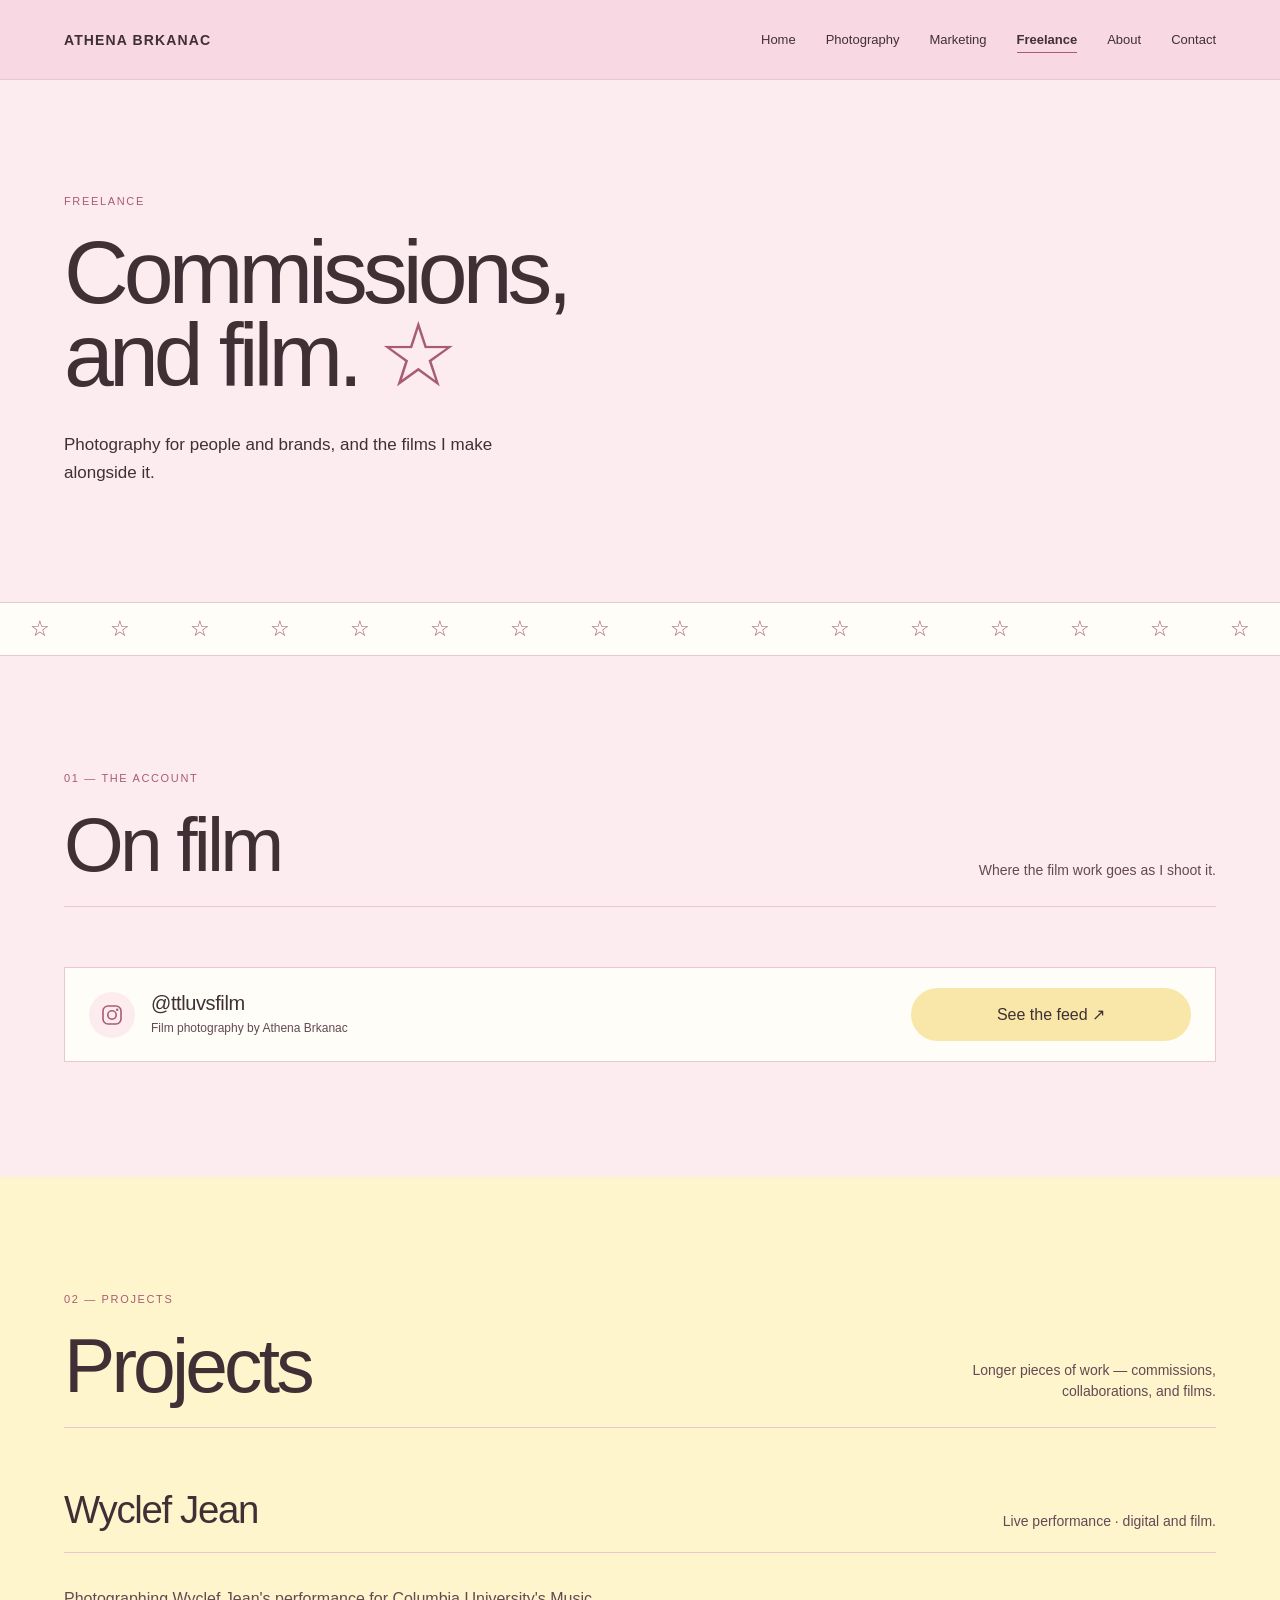
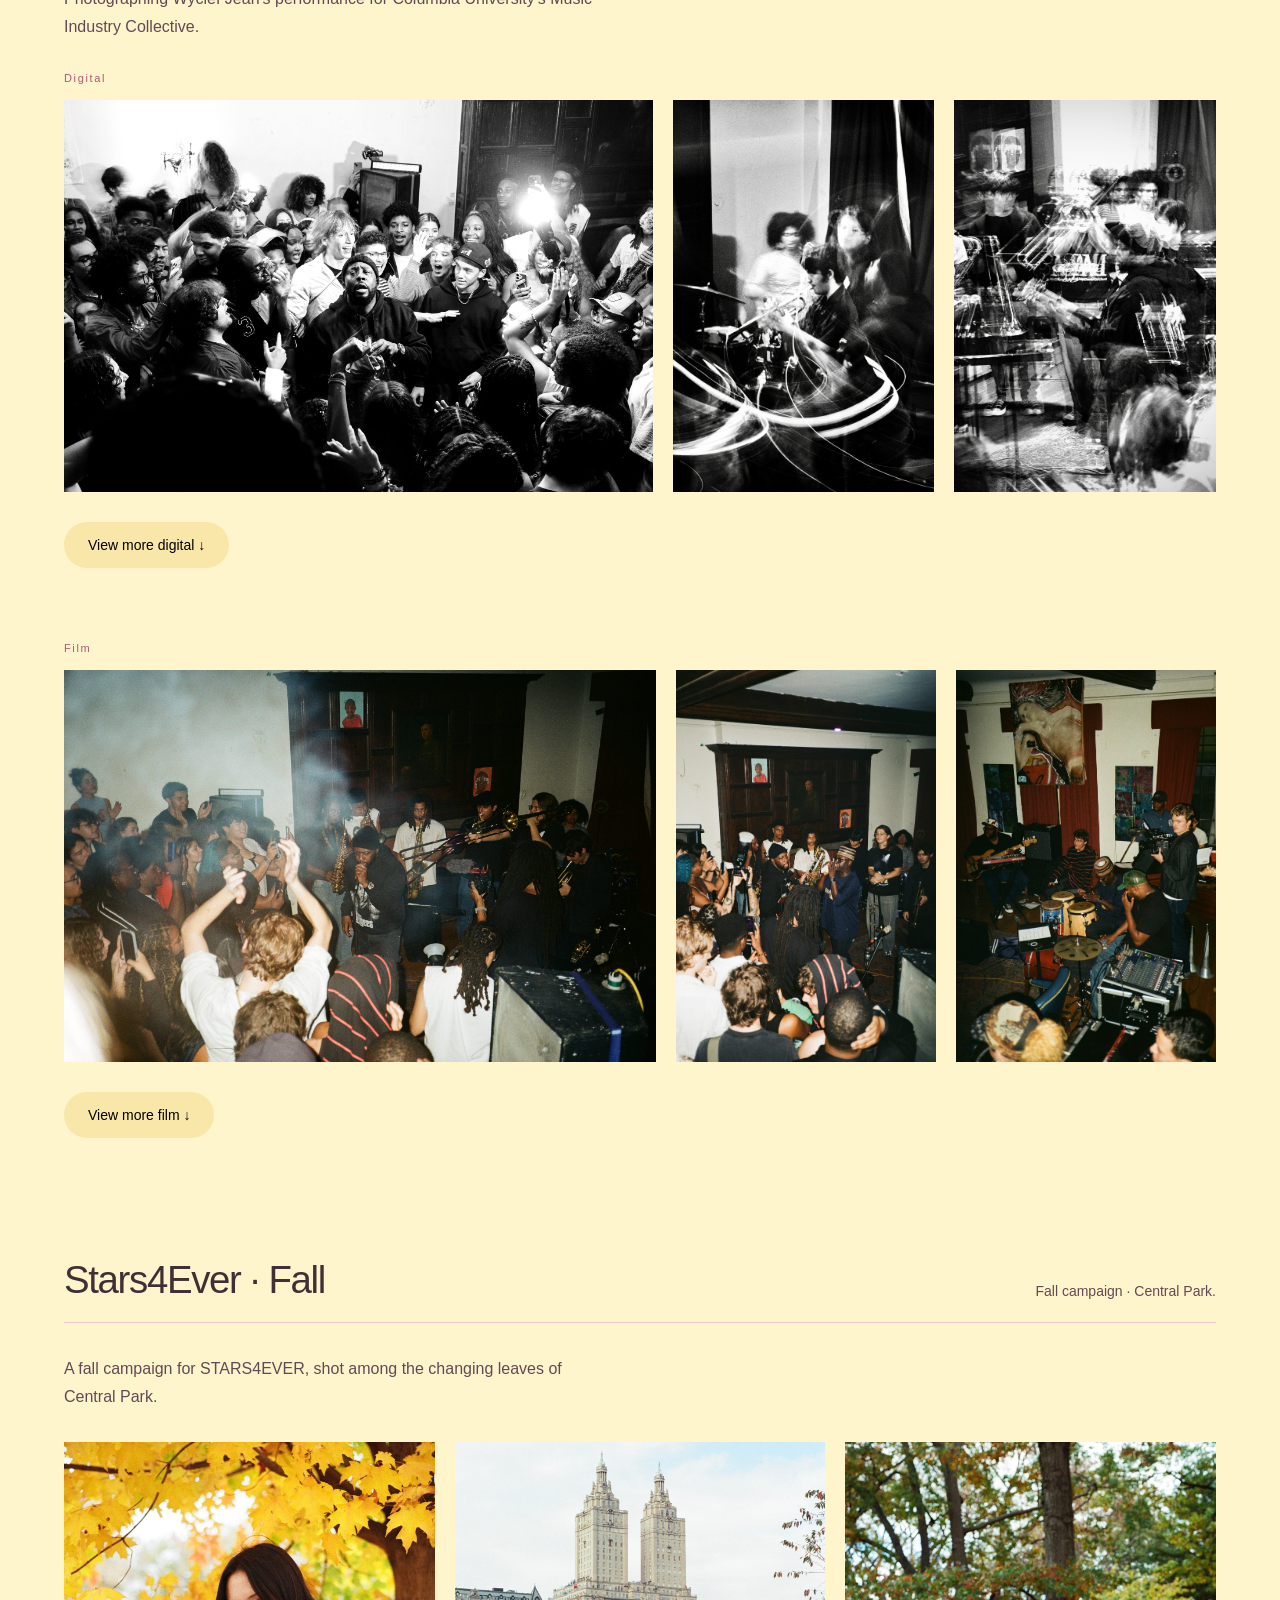
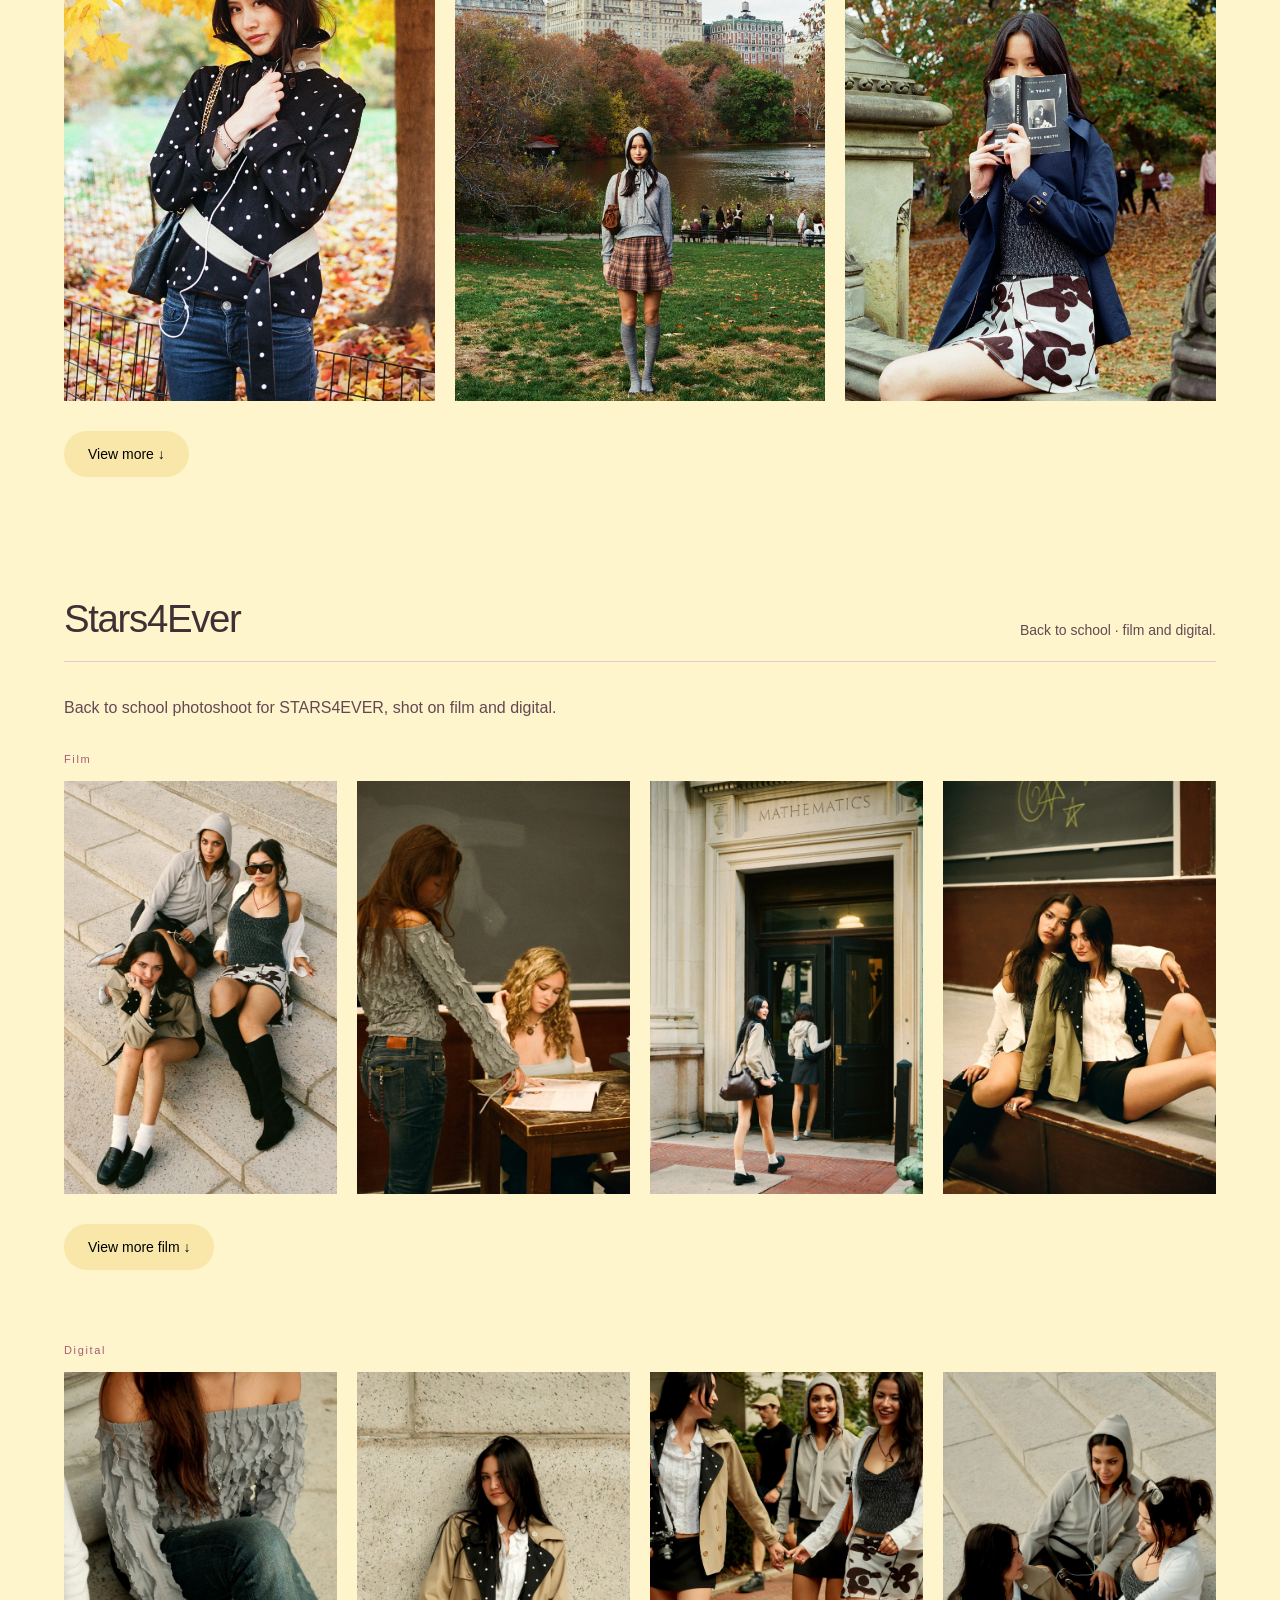
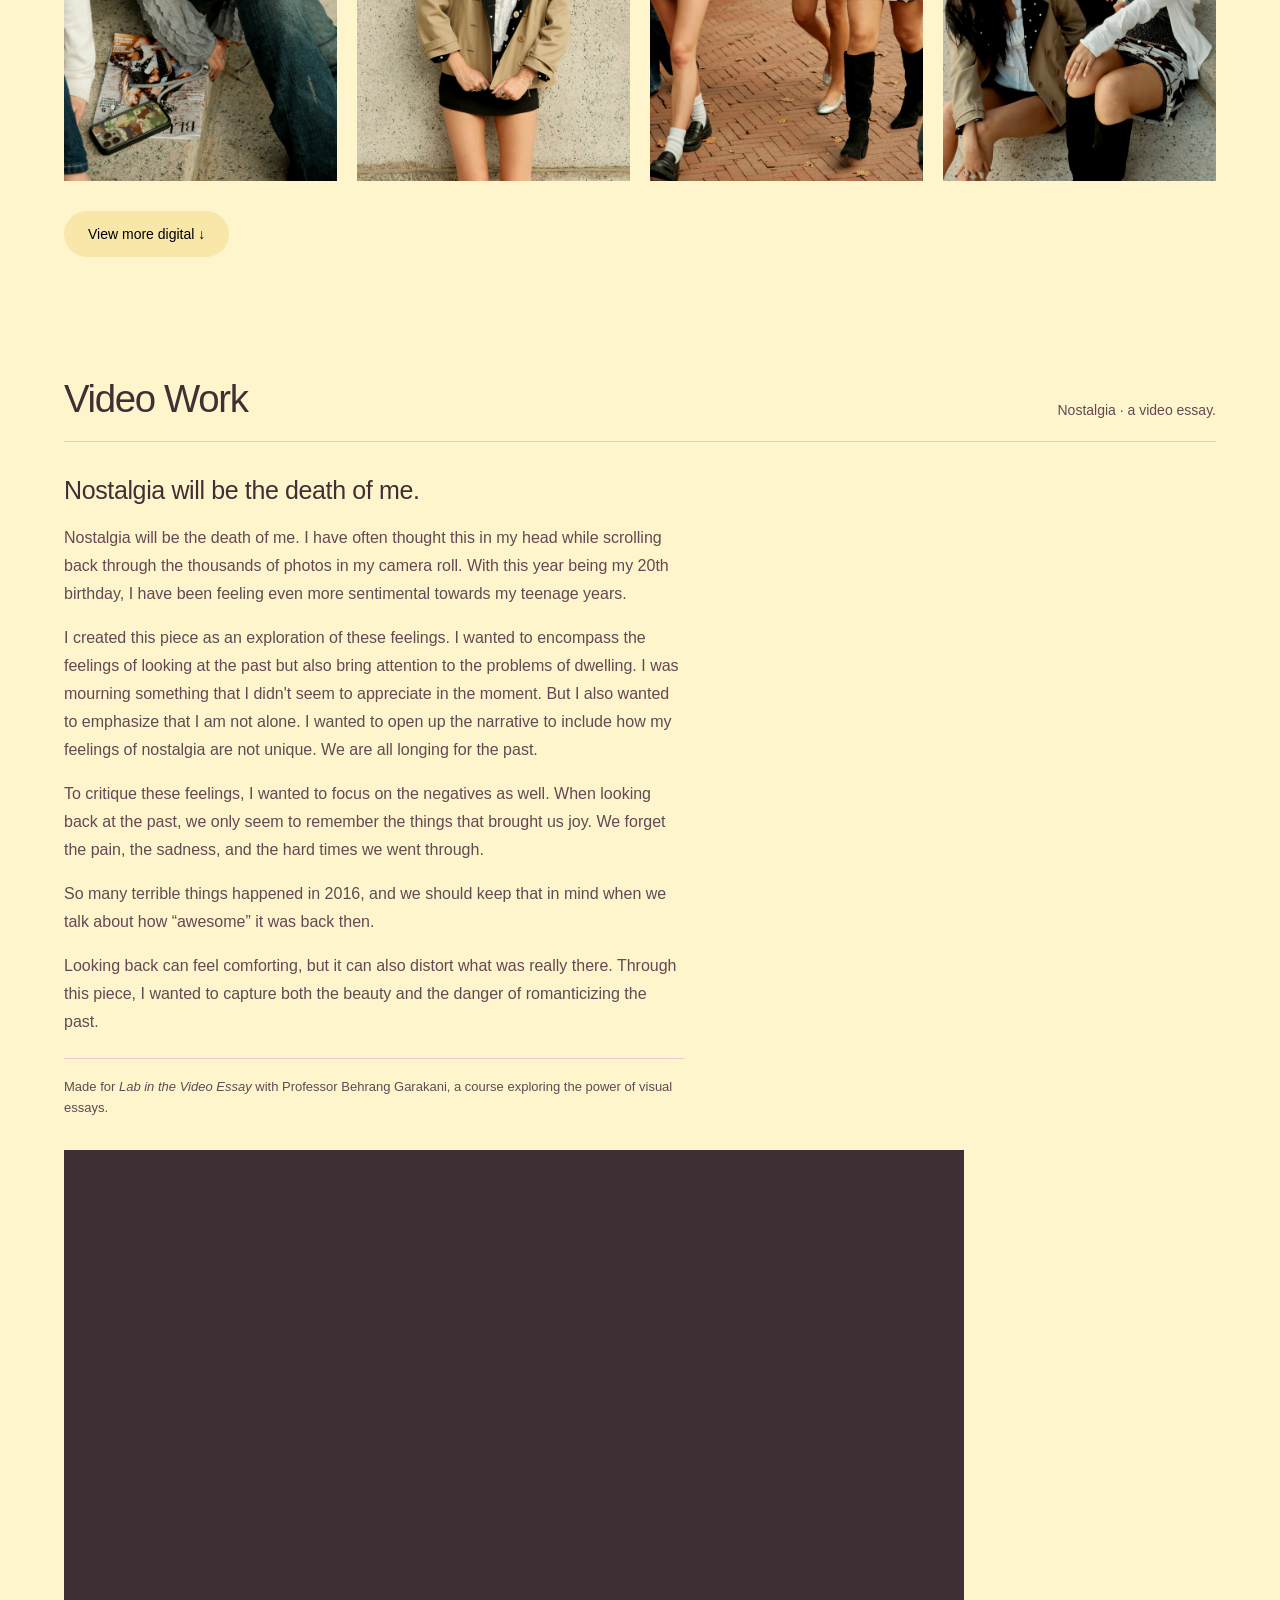
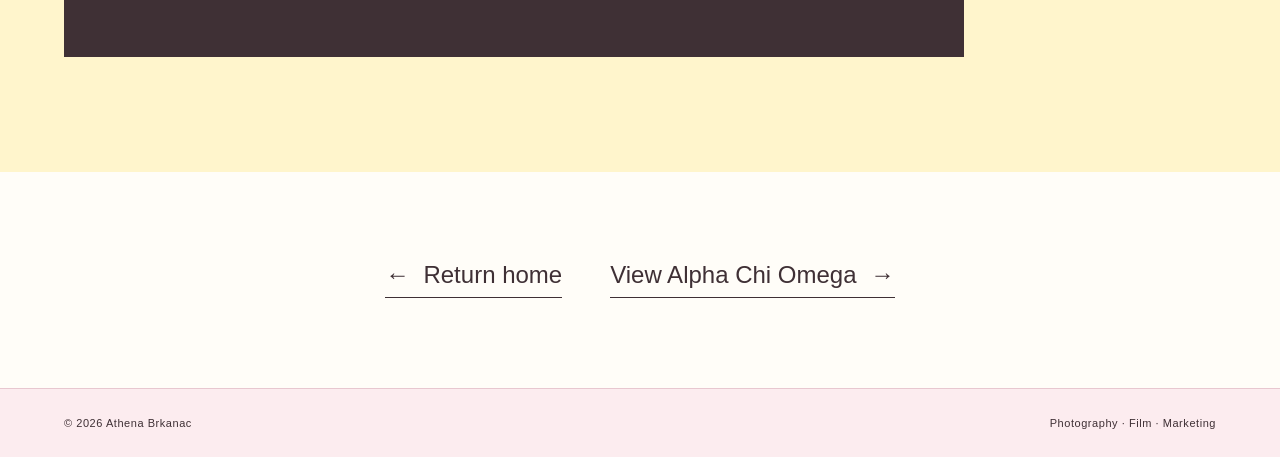
==== commit a061eb50: "Add the Stars4Ever fall campaign to the freelance work Co-Authored-By: Claude Opus 5.5 <noreply@anth" ====
--- a/freelance.html
+++ b/freelance.html
@@ -396,6 +396,102 @@
             </div>
 
 
+            <!-- STARS4EVER — FALL -->
+
+            <div class="shot-group">
+
+                <div class="category-heading">
+
+                    <h3>Stars4Ever · Fall</h3>
+
+                    <p>
+                        Fall campaign · Central Park.
+                    </p>
+
+                </div>
+
+                <p class="section-intro">
+                    A fall campaign for STARS4EVER, shot among the
+                    changing leaves of Central Park.
+                </p>
+
+                <!--
+                One row shows, the rest sit behind the "View more" button
+                the page builds from data-more. --shape is each photo's
+                width / height.
+                -->
+
+                <div class="shot-set">
+
+                    <div class="shot-rows">
+
+                        <div class="shot-row">
+
+                            <figure class="shot" style="--shape: 0.663">
+                                <img
+                                    src="images/freelance/stars-fall-01.jpg"
+                                    alt="A model in a polka-dot jacket under yellow autumn leaves"
+                                    data-caption="stars4ever — fall"
+                                >
+                            </figure>
+
+                            <figure class="shot" style="--shape: 0.662">
+                                <img
+                                    src="images/freelance/stars-fall-02.jpg"
+                                    alt="A model in a grey hood and plaid skirt by the lake in Central Park"
+                                    data-caption="stars4ever — fall"
+                                >
+                            </figure>
+
+                            <figure class="shot" style="--shape: 0.6635">
+                                <img
+                                    src="images/freelance/stars-fall-03.jpg"
+                                    alt="A model hiding behind a book on a stone ledge in autumn"
+                                    data-caption="stars4ever — fall"
+                                >
+                            </figure>
+
+                        </div>
+
+                        <div class="shot-more" data-more="more" hidden>
+
+                            <div class="shot-row">
+
+                                <figure class="shot" style="--shape: 1.5083">
+                                    <img
+                                        src="images/freelance/stars-fall-04.jpg"
+                                        alt="A model in a grey hood holding an oak leaf over one eye"
+                                        data-caption="stars4ever — fall"
+                                    >
+                                </figure>
+
+                                <figure class="shot" style="--shape: 0.663">
+                                    <img
+                                        src="images/freelance/stars-fall-05.jpg"
+                                        alt="A model in a grey hood smiling on a park bench"
+                                        data-caption="stars4ever — fall"
+                                    >
+                                </figure>
+
+                                <figure class="shot" style="--shape: 0.6635">
+                                    <img
+                                        src="images/freelance/stars-fall-06.jpg"
+                                        alt="A model walking down a leaf-covered Central Park path"
+                                        data-caption="stars4ever — fall"
+                                    >
+                                </figure>
+
+                            </div>
+
+                        </div>
+
+                    </div>
+
+                </div>
+
+            </div>
+
+
             <!-- STARS4EVER -->
 
             <div class="shot-group">
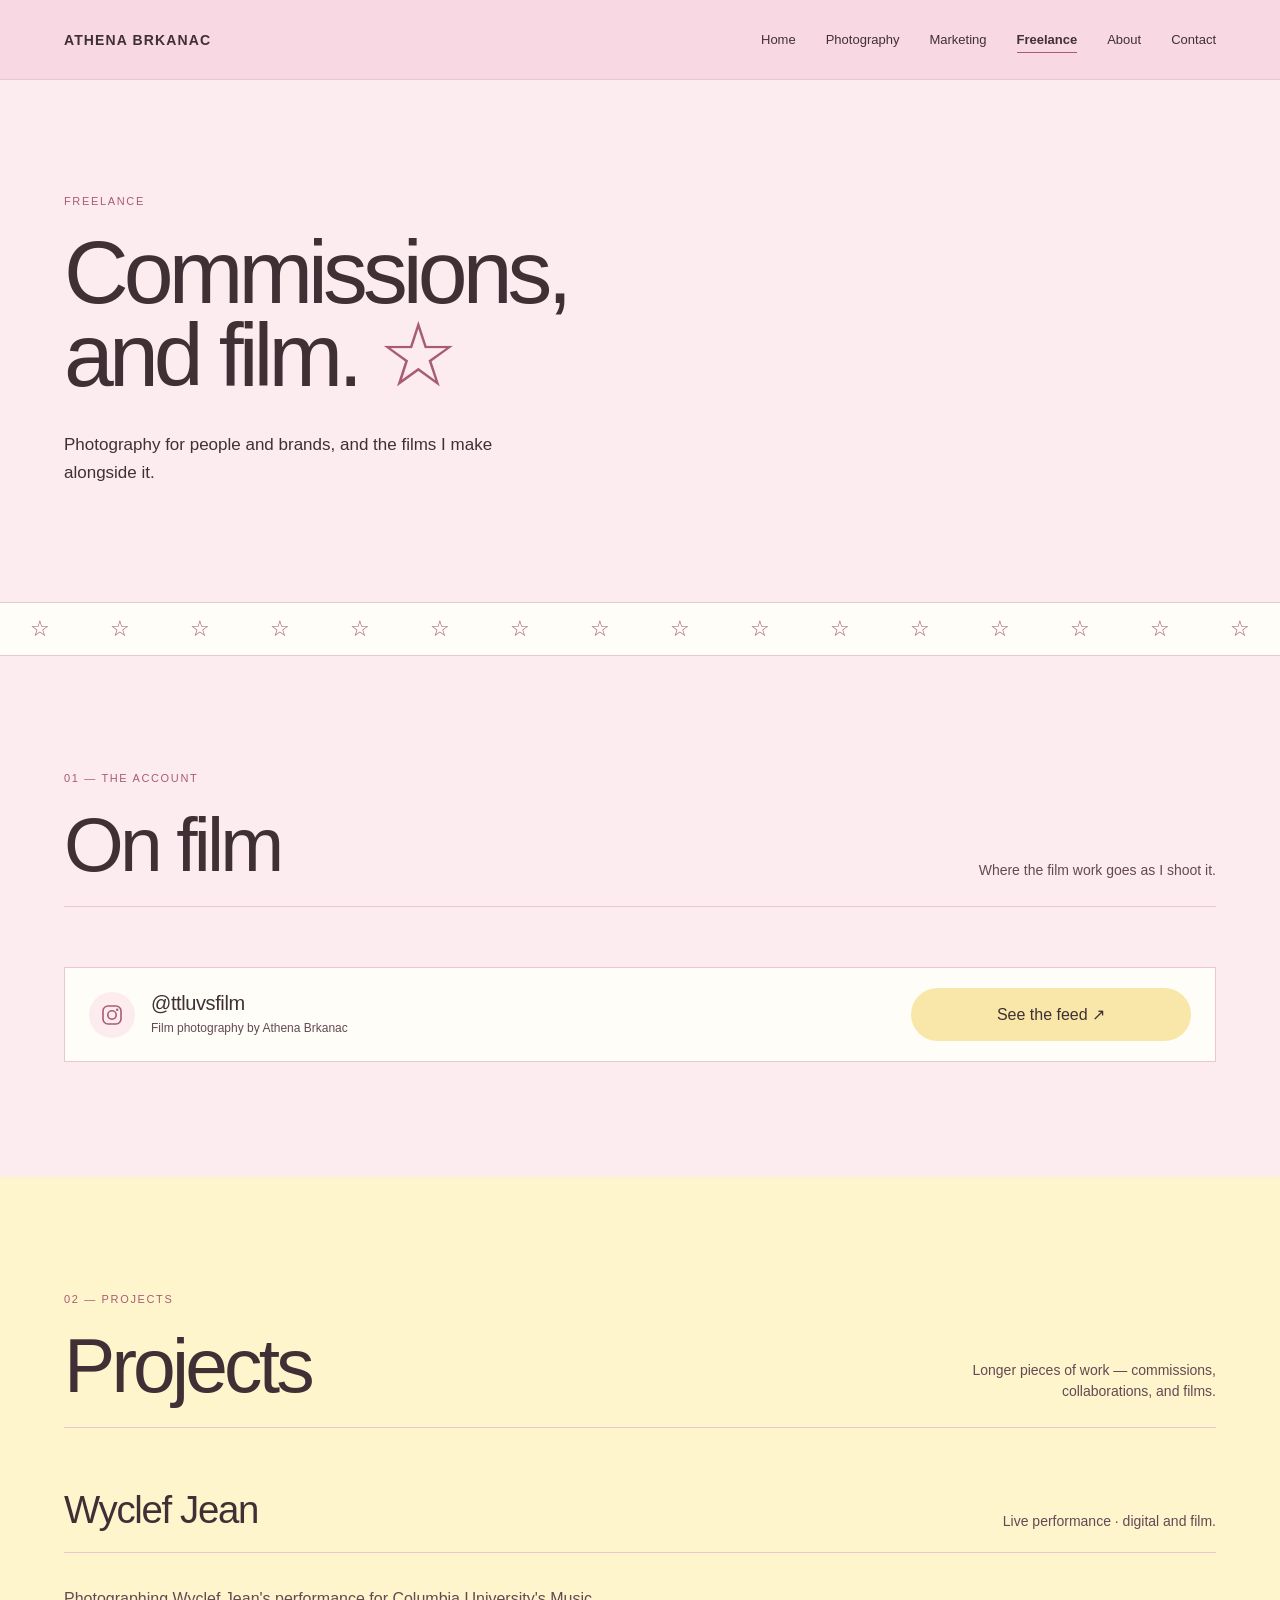
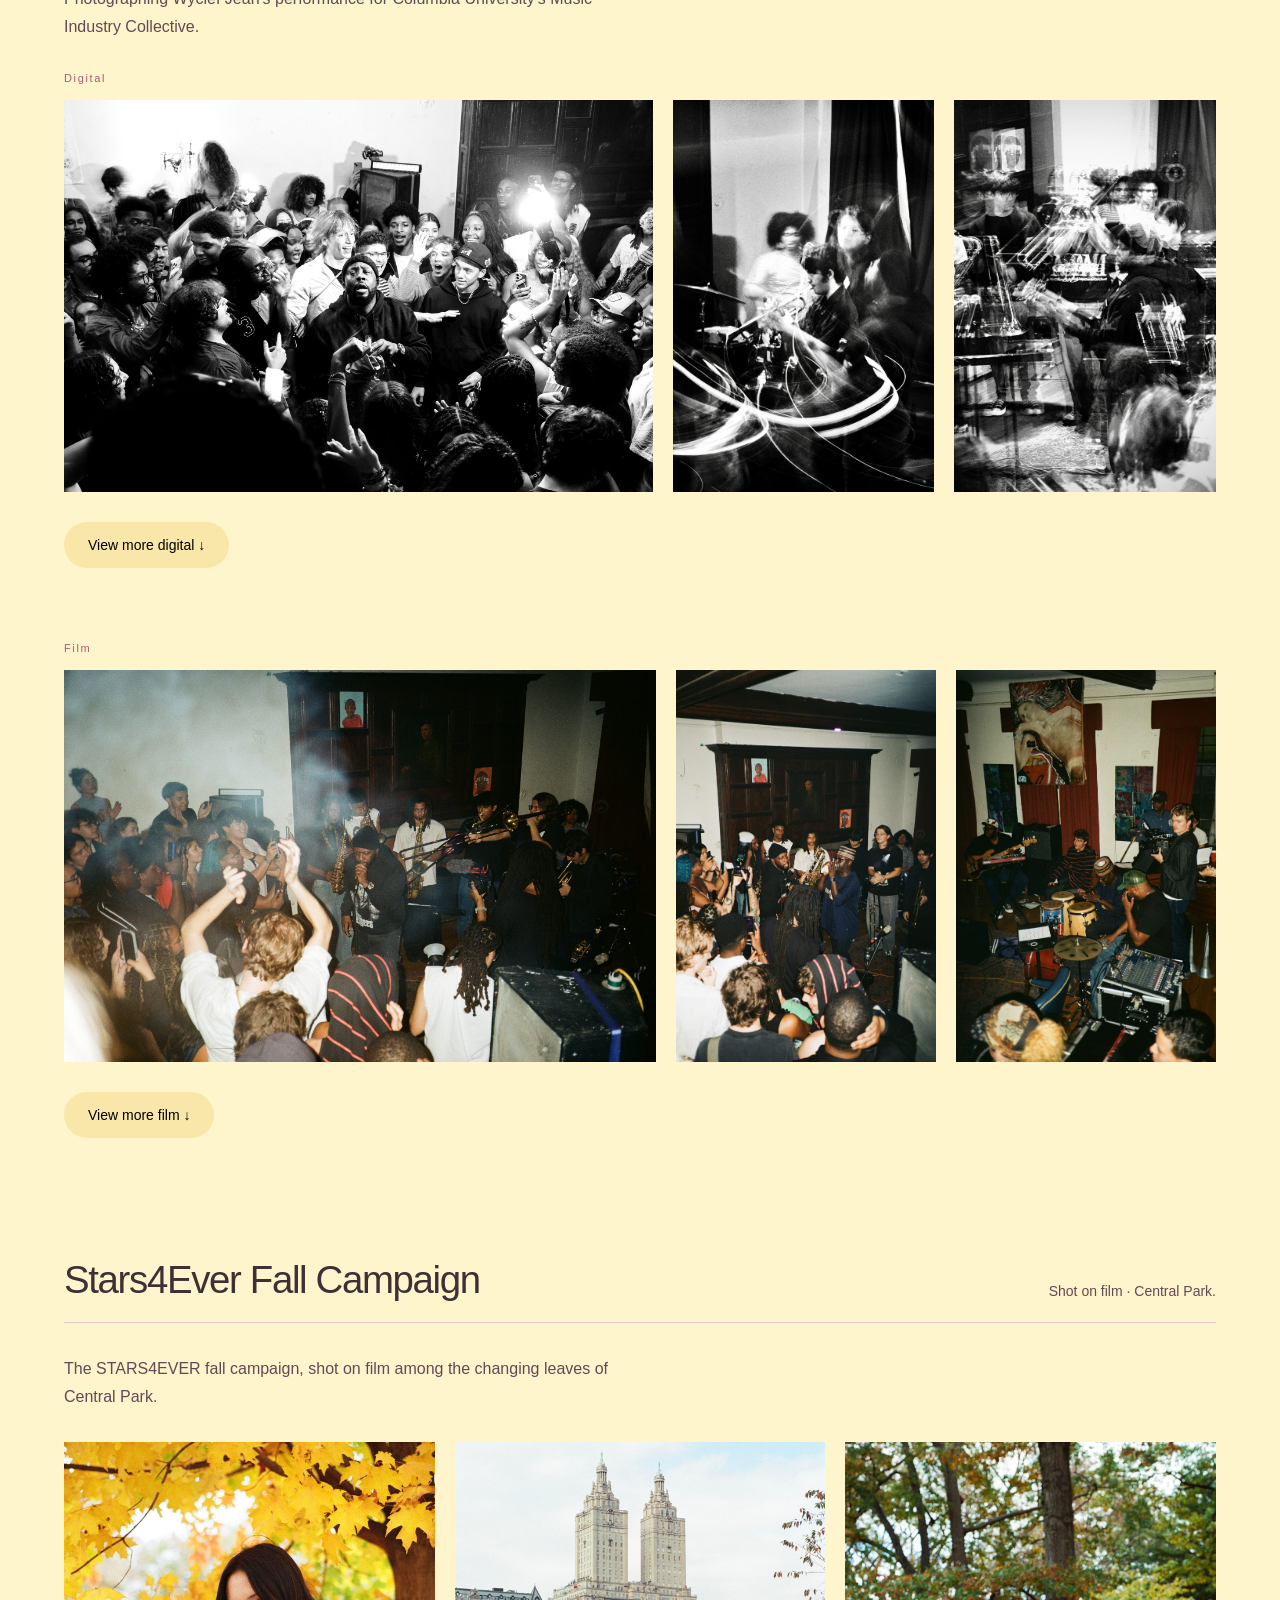
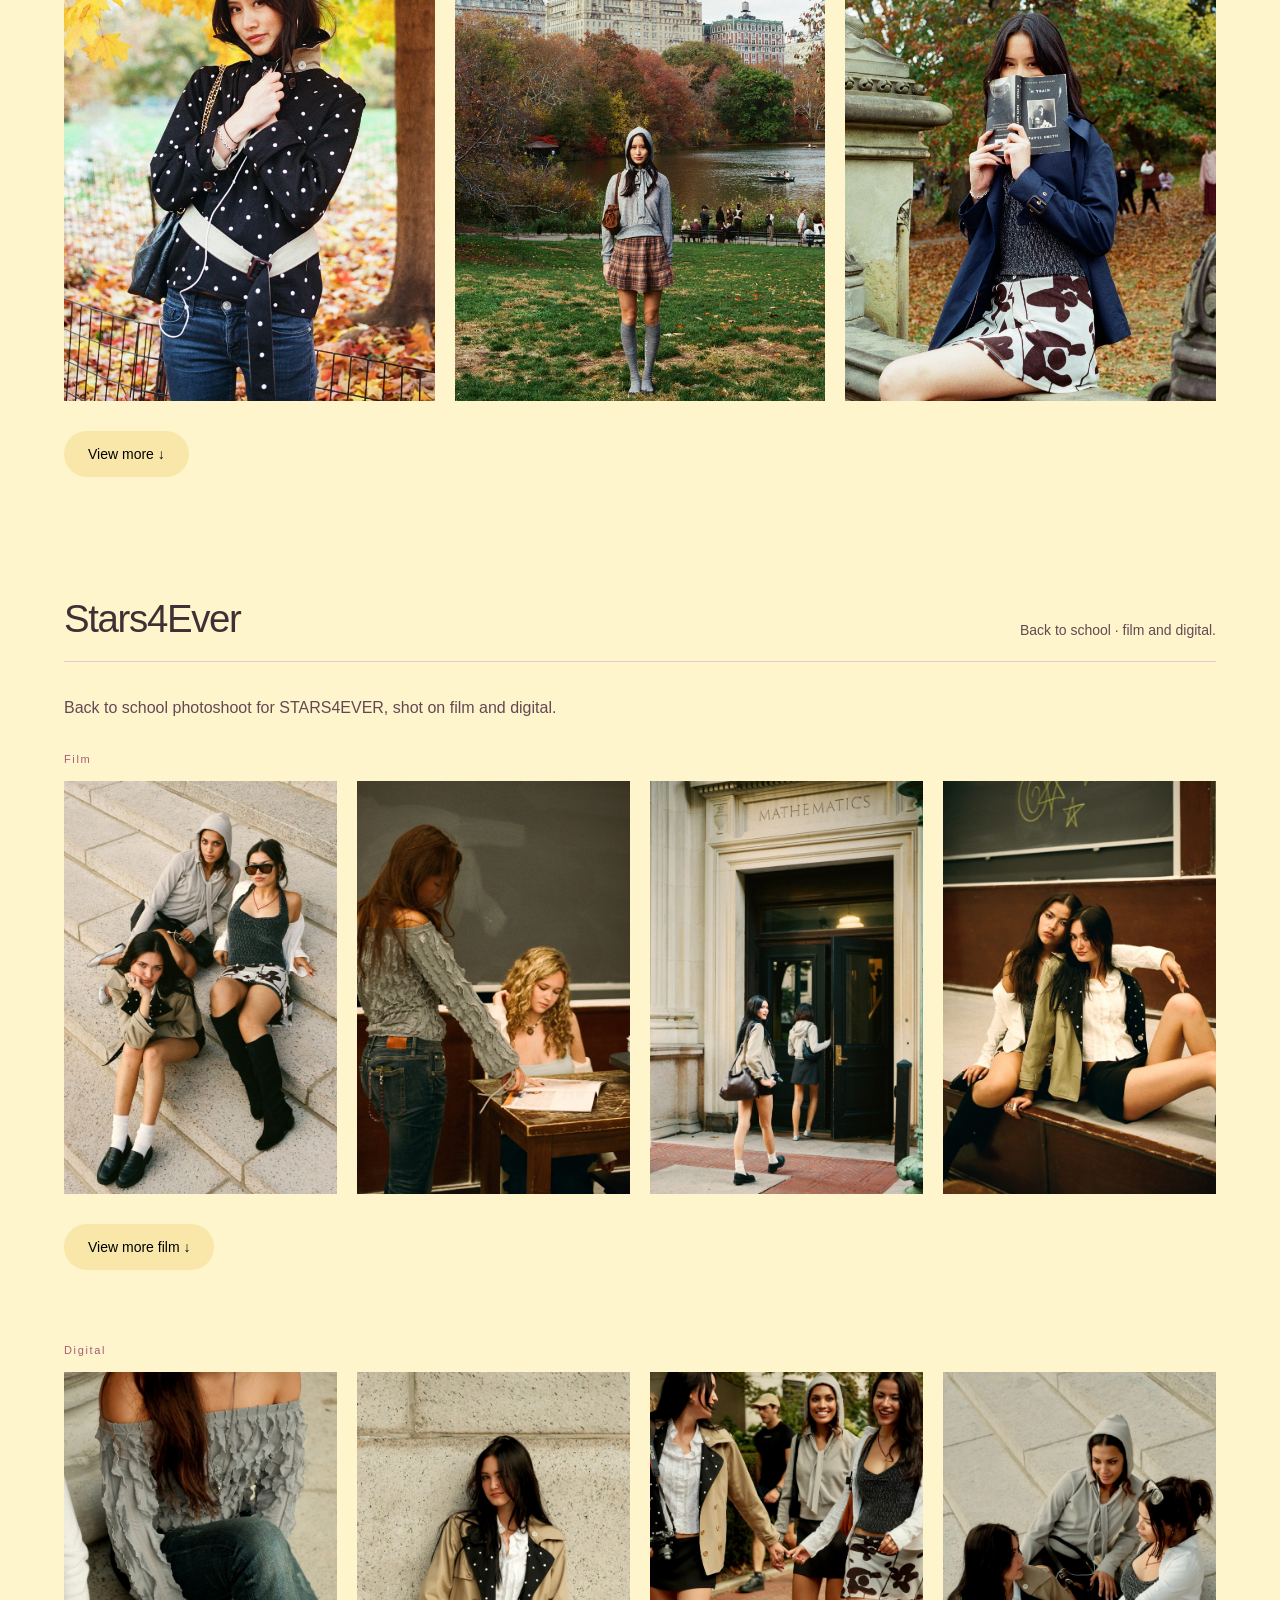
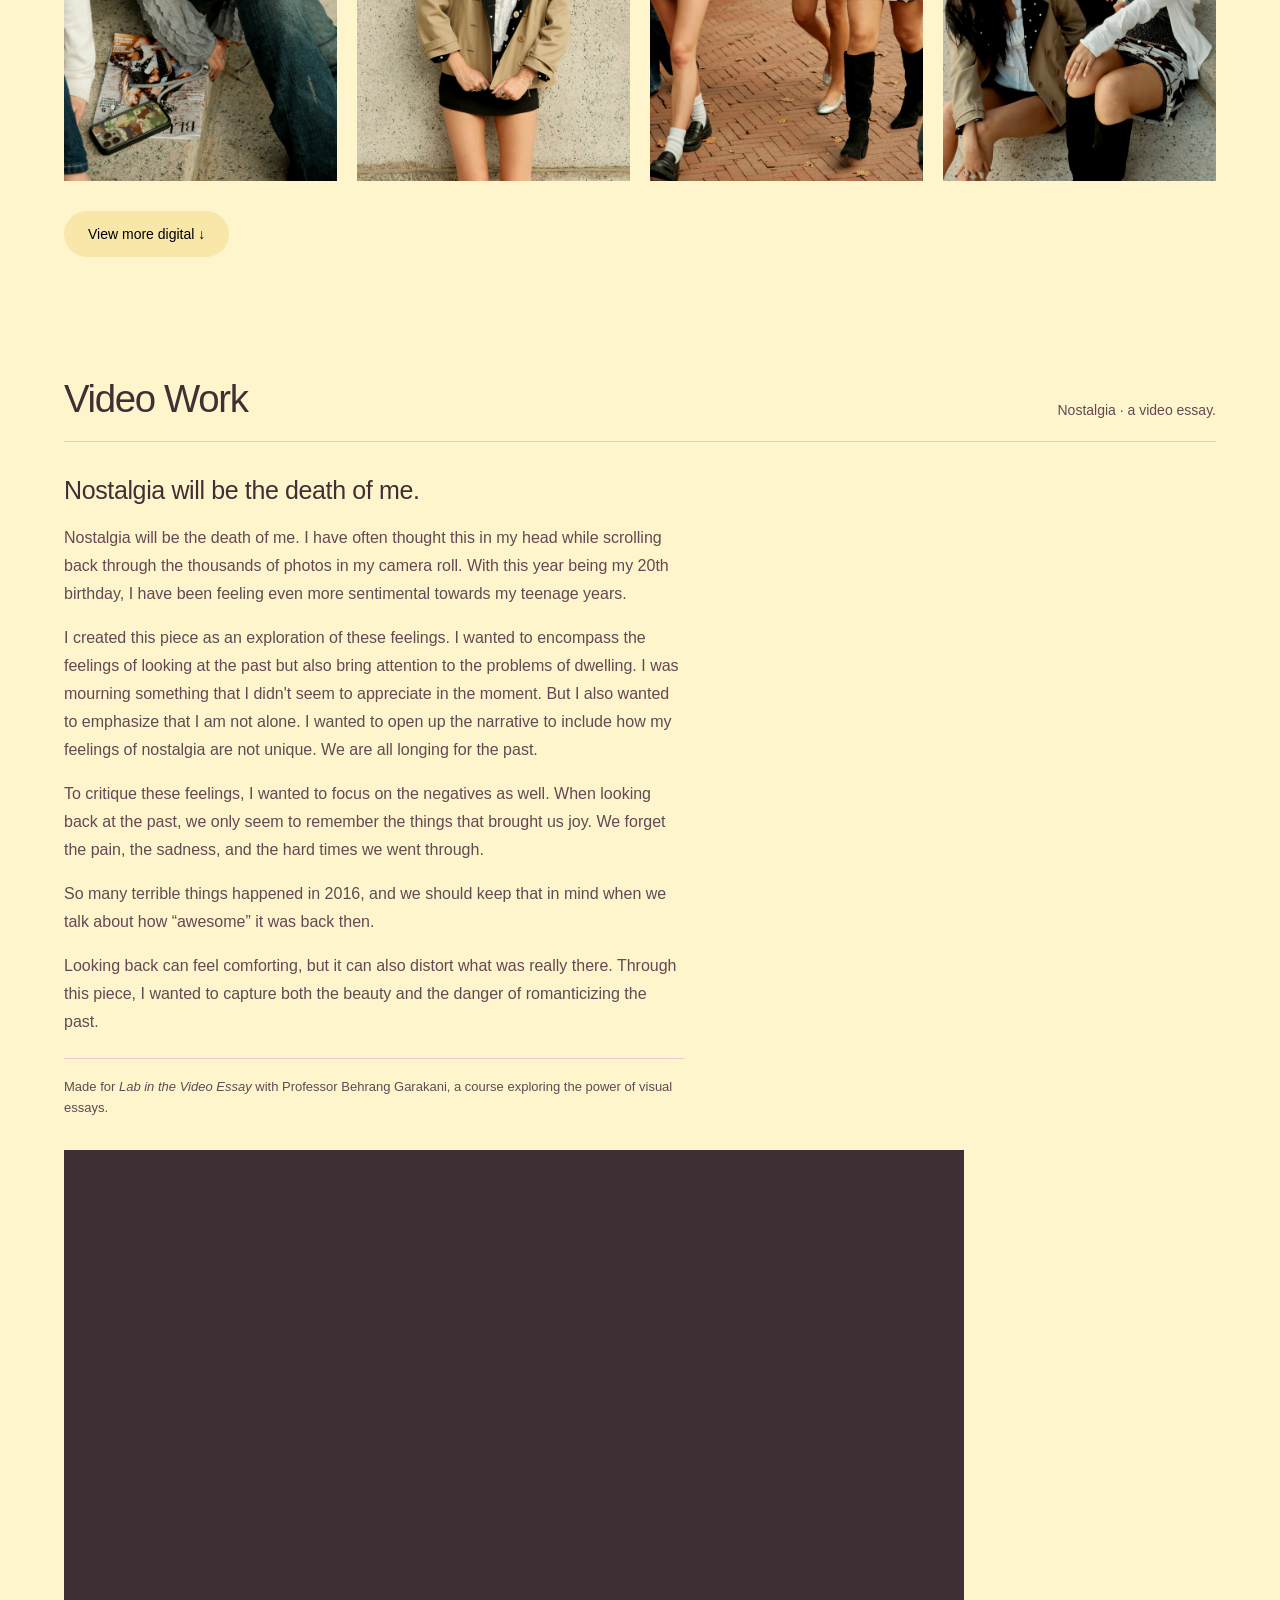
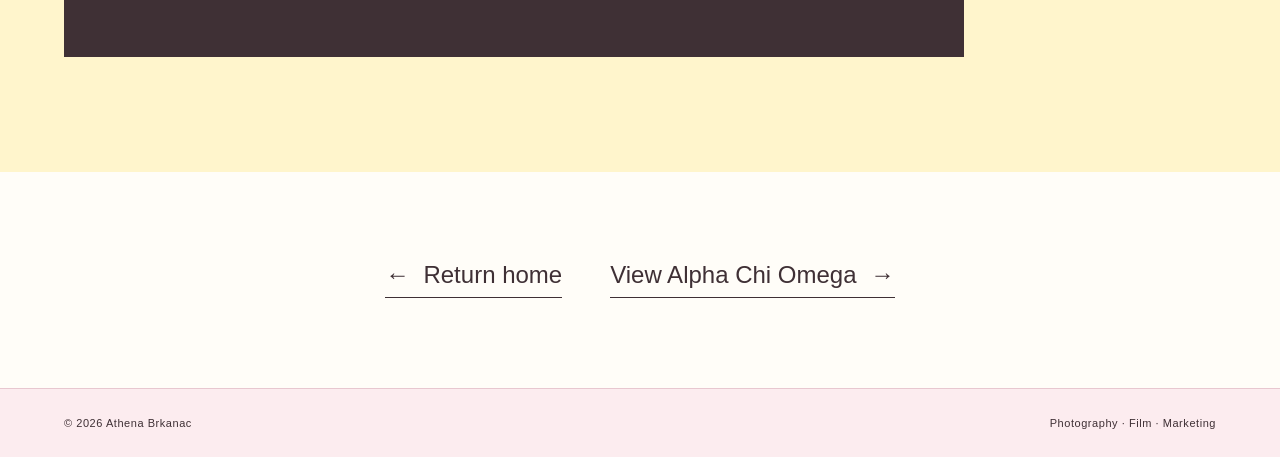
==== commit b188c4d9: "Name the Stars4Ever fall campaign and note it was shot on film Co-Authored-By: Claude Opus 5.5 <nore" ====
--- a/freelance.html
+++ b/freelance.html
@@ -396,22 +396,22 @@
             </div>
 
 
-            <!-- STARS4EVER — FALL -->
+            <!-- STARS4EVER FALL CAMPAIGN -->
 
             <div class="shot-group">
 
                 <div class="category-heading">
 
-                    <h3>Stars4Ever · Fall</h3>
+                    <h3>Stars4Ever Fall Campaign</h3>
 
                     <p>
-                        Fall campaign · Central Park.
+                        Shot on film · Central Park.
                     </p>
 
                 </div>
 
                 <p class="section-intro">
-                    A fall campaign for STARS4EVER, shot among the
+                    The STARS4EVER fall campaign, shot on film among the
                     changing leaves of Central Park.
                 </p>
 
@@ -431,7 +431,7 @@
                                 <img
                                     src="images/freelance/stars-fall-01.jpg"
                                     alt="A model in a polka-dot jacket under yellow autumn leaves"
-                                    data-caption="stars4ever — fall"
+                                    data-caption="stars4ever fall campaign — film"
                                 >
                             </figure>
 
@@ -439,7 +439,7 @@
                                 <img
                                     src="images/freelance/stars-fall-02.jpg"
                                     alt="A model in a grey hood and plaid skirt by the lake in Central Park"
-                                    data-caption="stars4ever — fall"
+                                    data-caption="stars4ever fall campaign — film"
                                 >
                             </figure>
 
@@ -447,7 +447,7 @@
                                 <img
                                     src="images/freelance/stars-fall-03.jpg"
                                     alt="A model hiding behind a book on a stone ledge in autumn"
-                                    data-caption="stars4ever — fall"
+                                    data-caption="stars4ever fall campaign — film"
                                 >
                             </figure>
 
@@ -461,7 +461,15 @@
                                     <img
                                         src="images/freelance/stars-fall-04.jpg"
                                         alt="A model in a grey hood holding an oak leaf over one eye"
-                                        data-caption="stars4ever — fall"
+                                        data-caption="stars4ever fall campaign — film"
+                                    >
+                                </figure>
+
+                                <figure class="shot" style="--shape: 0.6635">
+                                    <img
+                                        src="images/freelance/stars-fall-06.jpg"
+                                        alt="A model walking down a leaf-covered Central Park path"
+                                        data-caption="stars4ever fall campaign — film"
                                     >
                                 </figure>
 
@@ -469,15 +477,7 @@
                                     <img
                                         src="images/freelance/stars-fall-05.jpg"
                                         alt="A model in a grey hood smiling on a park bench"
-                                        data-caption="stars4ever — fall"
-                                    >
-                                </figure>
-
-                                <figure class="shot" style="--shape: 0.6635">
-                                    <img
-                                        src="images/freelance/stars-fall-06.jpg"
-                                        alt="A model walking down a leaf-covered Central Park path"
-                                        data-caption="stars4ever — fall"
+                                        data-caption="stars4ever fall campaign — film"
                                     >
                                 </figure>
 
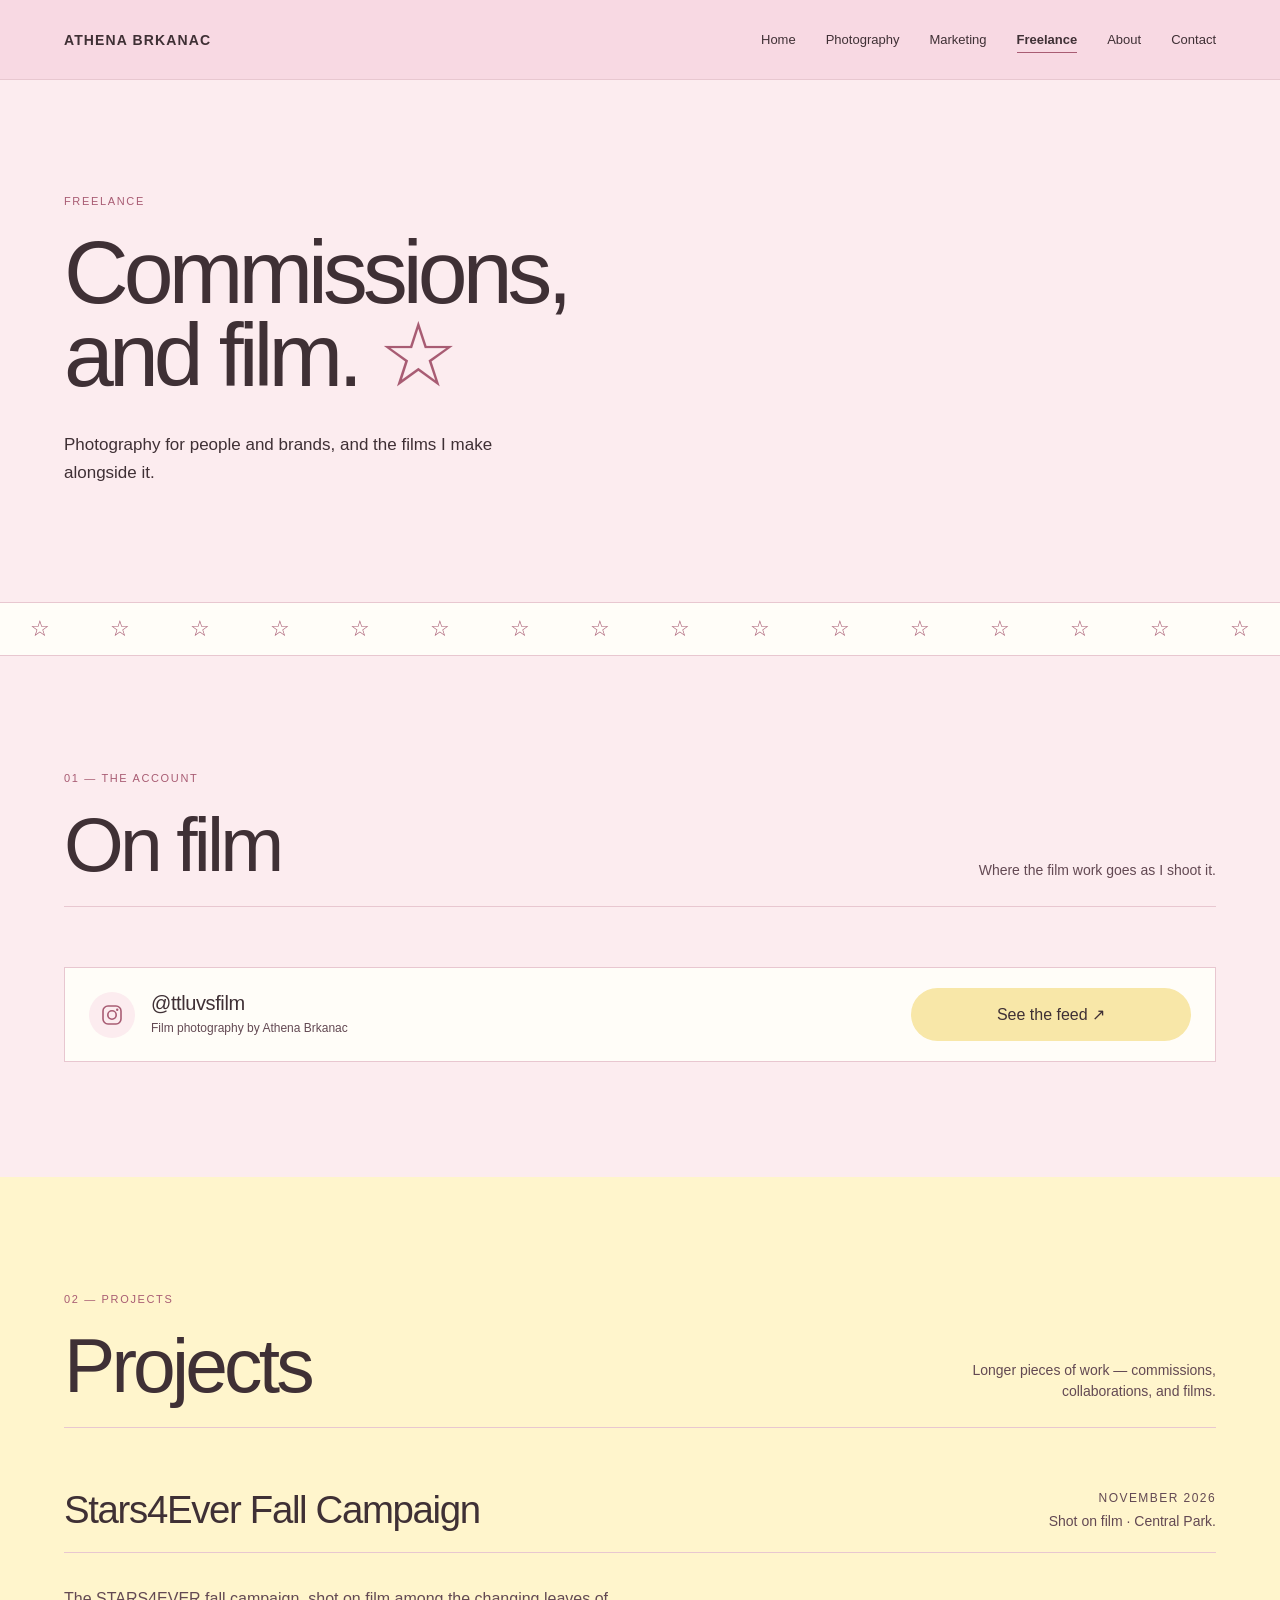
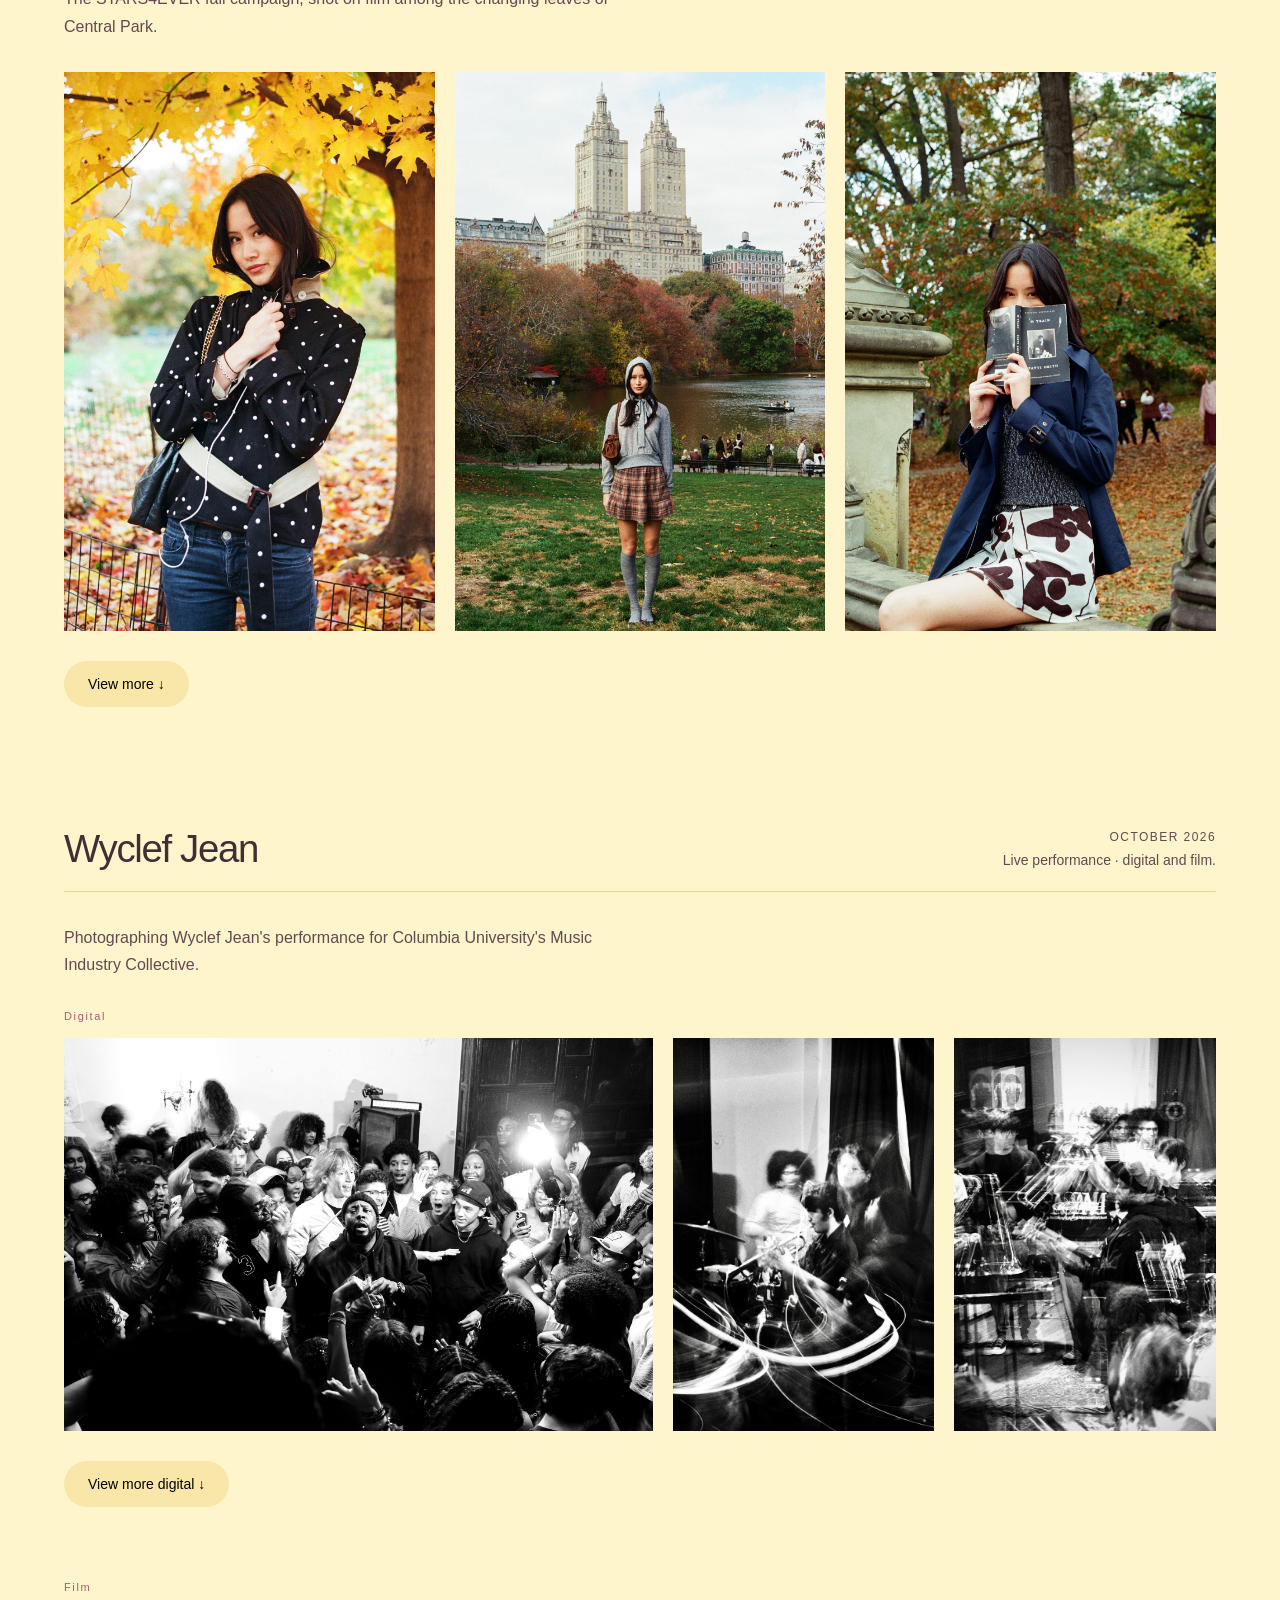
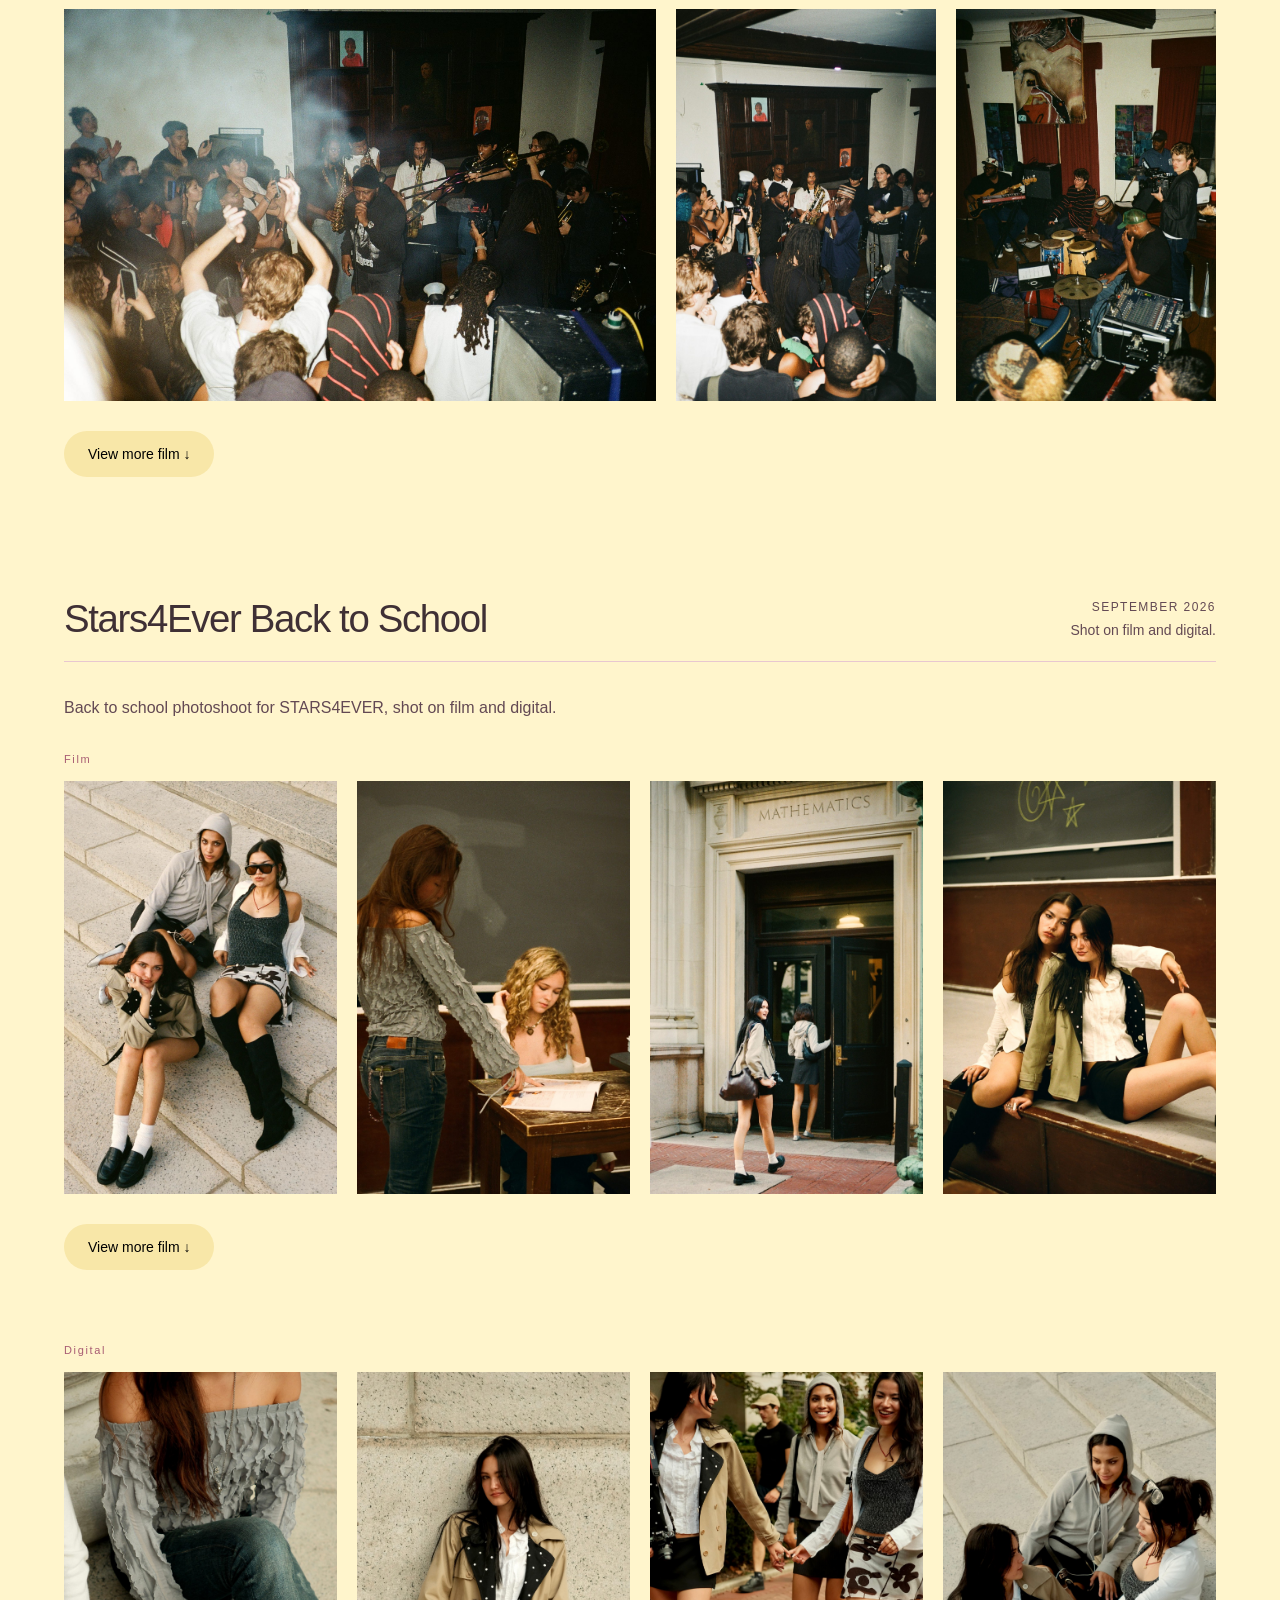
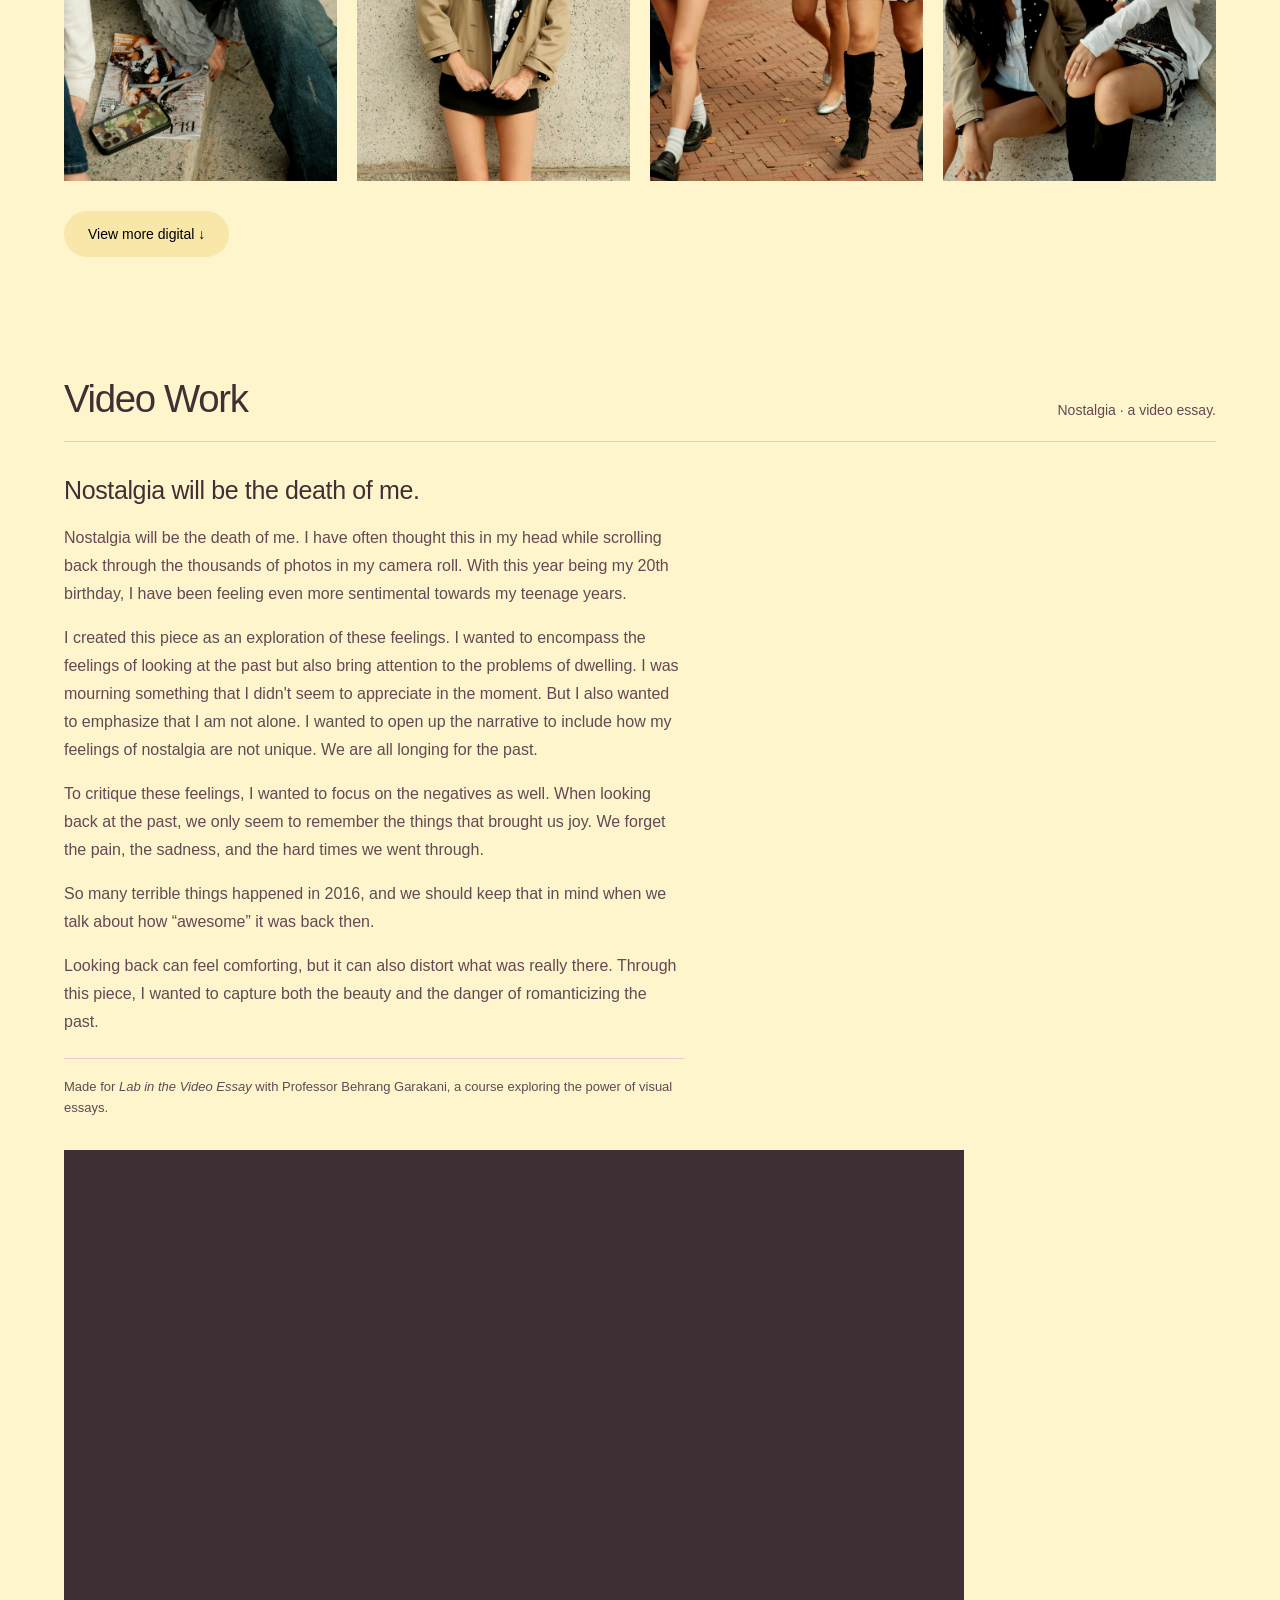
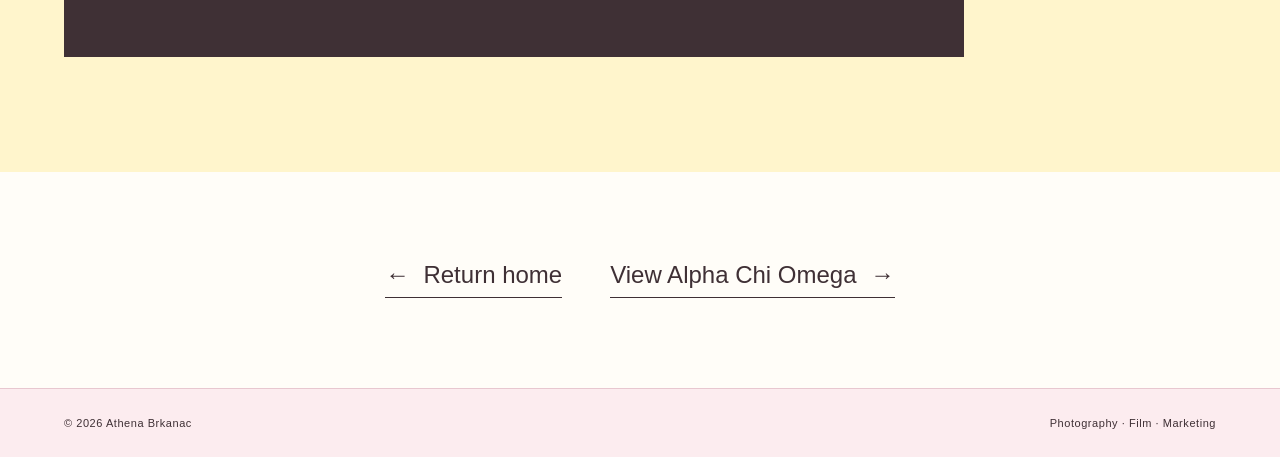
==== commit c3e24001: "Order the freelance projects newest first, with dates, and name the Stars4Ever back to school shoot " ====
--- a/freelance.html
+++ b/freelance.html
@@ -206,6 +206,187 @@
             </div>
 
 
+            <!-- STARS4EVER FALL CAMPAIGN -->
+
+            <div class="shot-group">
+
+                <div class="category-heading">
+
+                    <h3>Stars4Ever Fall Campaign</h3>
+
+                    <p>
+                        <span class="project-date">November 2026</span>
+                        Shot on film · Central Park.
+                    </p>
+
+                </div>
+
+                <p class="section-intro">
+                    The STARS4EVER fall campaign, shot on film among the
+                    changing leaves of Central Park.
+                </p>
+
+                <!--
+                One row shows, the rest sit behind the "View more" button
+                the page builds from data-more. --shape is each photo's
+                width / height.
+                -->
+
+                <div class="shot-set">
+
+                    <div class="shot-rows">
+
+                        <div class="shot-row">
+
+                            <figure class="shot" style="--shape: 0.663">
+                                <img
+                                    src="images/freelance/stars-fall-01.jpg"
+                                    alt="A model in a polka-dot jacket under yellow autumn leaves"
+                                    data-caption="stars4ever fall campaign — film"
+                                >
+                            </figure>
+
+                            <figure class="shot" style="--shape: 0.662">
+                                <img
+                                    src="images/freelance/stars-fall-02.jpg"
+                                    alt="A model in a grey hood and plaid skirt by the lake in Central Park"
+                                    data-caption="stars4ever fall campaign — film"
+                                >
+                            </figure>
+
+                            <figure class="shot" style="--shape: 0.6635">
+                                <img
+                                    src="images/freelance/stars-fall-03.jpg"
+                                    alt="A model hiding behind a book on a stone ledge in autumn"
+                                    data-caption="stars4ever fall campaign — film"
+                                >
+                            </figure>
+
+                        </div>
+
+                        <div class="shot-more" data-more="more" hidden>
+
+                            <div class="shot-row">
+
+                                <figure class="shot" style="--shape: 1.5083">
+                                    <img
+                                        src="images/freelance/stars-fall-04.jpg"
+                                        alt="A model in a grey hood holding an oak leaf over one eye"
+                                        data-caption="stars4ever fall campaign — film"
+                                    >
+                                </figure>
+
+                                <figure class="shot" style="--shape: 0.6635">
+                                    <img
+                                        src="images/freelance/stars-fall-06.jpg"
+                                        alt="A model walking down a leaf-covered Central Park path"
+                                        data-caption="stars4ever fall campaign — film"
+                                    >
+                                </figure>
+
+                                <figure class="shot" style="--shape: 0.663">
+                                    <img
+                                        src="images/freelance/stars-fall-05.jpg"
+                                        alt="A model in a grey hood smiling on a park bench"
+                                        data-caption="stars4ever fall campaign — film"
+                                    >
+                                </figure>
+
+                            </div>
+
+                            <div class="shot-row">
+
+                                <figure class="shot" style="--shape: 1.5083">
+                                    <img
+                                        src="images/freelance/stars-fall-07.jpg"
+                                        alt="A model in a polka-dot jacket with her arms folded under a yellow maple"
+                                        data-caption="stars4ever fall campaign — film"
+                                    >
+                                </figure>
+
+                                <figure class="shot" style="--shape: 0.6635">
+                                    <img
+                                        src="images/freelance/stars-fall-08.jpg"
+                                        alt="A model reading a book on a stone ledge in autumn"
+                                        data-caption="stars4ever fall campaign — film"
+                                    >
+                                </figure>
+
+                                <figure class="shot" style="--shape: 1.5083">
+                                    <img
+                                        src="images/freelance/stars-fall-09.jpg"
+                                        alt="A model sitting by the lake in Central Park, rowboats behind her"
+                                        data-caption="stars4ever fall campaign — film"
+                                    >
+                                </figure>
+
+                            </div>
+
+                            <div class="shot-row">
+
+                                <figure class="shot" style="--shape: 0.663">
+                                    <img
+                                        src="images/freelance/stars-fall-10.jpg"
+                                        alt="A model in a grey hood and plaid skirt standing on a lawn"
+                                        data-caption="stars4ever fall campaign — film"
+                                    >
+                                </figure>
+
+                                <figure class="shot" style="--shape: 0.663">
+                                    <img
+                                        src="images/freelance/stars-fall-11.jpg"
+                                        alt="A model crouching on a rock with the city skyline behind her"
+                                        data-caption="stars4ever fall campaign — film"
+                                    >
+                                </figure>
+
+                                <figure class="shot" style="--shape: 1.5083">
+                                    <img
+                                        src="images/freelance/stars-fall-12.jpg"
+                                        alt="A model leaning in to smell flowers outside a brick building"
+                                        data-caption="stars4ever fall campaign — film"
+                                    >
+                                </figure>
+
+                            </div>
+
+                            <div class="shot-row">
+
+                                <figure class="shot" style="--shape: 1.5094">
+                                    <img
+                                        src="images/freelance/stars-fall-13.jpg"
+                                        alt="A model in knee socks sitting on a smooth grey rock"
+                                        data-caption="stars4ever fall campaign — film"
+                                    >
+                                </figure>
+
+                                <figure class="shot" style="--shape: 0.663">
+                                    <img
+                                        src="images/freelance/stars-fall-14.jpg"
+                                        alt="A model sitting on a park bench among autumn trees"
+                                        data-caption="stars4ever fall campaign — film"
+                                    >
+                                </figure>
+
+                                <figure class="shot" style="--shape: 0.6625">
+                                    <img
+                                        src="images/freelance/stars-fall-15.jpg"
+                                        alt="A model leaning by an iron gate with a book in her hand"
+                                        data-caption="stars4ever fall campaign — film"
+                                    >
+                                </figure>
+
+                            </div>
+
+                        </div>
+
+                    </div>
+
+                </div>
+
+            </div>
+
+
             <!-- WYCLEF JEAN × MUSIC INDUSTRY COLLECTIVE -->
 
             <div class="shot-group">
@@ -215,6 +396,7 @@
                     <h3>Wyclef Jean</h3>
 
                     <p>
+                        <span class="project-date">October 2026</span>
                         Live performance · digital and film.
                     </p>
 
@@ -396,112 +578,17 @@
             </div>
 
 
-            <!-- STARS4EVER FALL CAMPAIGN -->
+            <!-- STARS4EVER BACK TO SCHOOL -->
 
             <div class="shot-group">
 
                 <div class="category-heading">
 
-                    <h3>Stars4Ever Fall Campaign</h3>
+                    <h3>Stars4Ever Back to School</h3>
 
                     <p>
-                        Shot on film · Central Park.
-                    </p>
-
-                </div>
-
-                <p class="section-intro">
-                    The STARS4EVER fall campaign, shot on film among the
-                    changing leaves of Central Park.
-                </p>
-
-                <!--
-                One row shows, the rest sit behind the "View more" button
-                the page builds from data-more. --shape is each photo's
-                width / height.
-                -->
-
-                <div class="shot-set">
-
-                    <div class="shot-rows">
-
-                        <div class="shot-row">
-
-                            <figure class="shot" style="--shape: 0.663">
-                                <img
-                                    src="images/freelance/stars-fall-01.jpg"
-                                    alt="A model in a polka-dot jacket under yellow autumn leaves"
-                                    data-caption="stars4ever fall campaign — film"
-                                >
-                            </figure>
-
-                            <figure class="shot" style="--shape: 0.662">
-                                <img
-                                    src="images/freelance/stars-fall-02.jpg"
-                                    alt="A model in a grey hood and plaid skirt by the lake in Central Park"
-                                    data-caption="stars4ever fall campaign — film"
-                                >
-                            </figure>
-
-                            <figure class="shot" style="--shape: 0.6635">
-                                <img
-                                    src="images/freelance/stars-fall-03.jpg"
-                                    alt="A model hiding behind a book on a stone ledge in autumn"
-                                    data-caption="stars4ever fall campaign — film"
-                                >
-                            </figure>
-
-                        </div>
-
-                        <div class="shot-more" data-more="more" hidden>
-
-                            <div class="shot-row">
-
-                                <figure class="shot" style="--shape: 1.5083">
-                                    <img
-                                        src="images/freelance/stars-fall-04.jpg"
-                                        alt="A model in a grey hood holding an oak leaf over one eye"
-                                        data-caption="stars4ever fall campaign — film"
-                                    >
-                                </figure>
-
-                                <figure class="shot" style="--shape: 0.6635">
-                                    <img
-                                        src="images/freelance/stars-fall-06.jpg"
-                                        alt="A model walking down a leaf-covered Central Park path"
-                                        data-caption="stars4ever fall campaign — film"
-                                    >
-                                </figure>
-
-                                <figure class="shot" style="--shape: 0.663">
-                                    <img
-                                        src="images/freelance/stars-fall-05.jpg"
-                                        alt="A model in a grey hood smiling on a park bench"
-                                        data-caption="stars4ever fall campaign — film"
-                                    >
-                                </figure>
-
-                            </div>
-
-                        </div>
-
-                    </div>
-
-                </div>
-
-            </div>
-
-
-            <!-- STARS4EVER -->
-
-            <div class="shot-group">
-
-                <div class="category-heading">
-
-                    <h3>Stars4Ever</h3>
-
-                    <p>
-                        Back to school · film and digital.
+                        <span class="project-date">September 2026</span>
+                        Shot on film and digital.
                     </p>
 
                 </div>
--- a/style.css
+++ b/style.css
@@ -444,6 +444,16 @@
     color: var(--text-soft);
 }
 
+.project-date {
+    display: block;
+
+    margin-bottom: 4px;
+
+    font-size: 12px;
+    letter-spacing: 0.12em;
+    text-transform: uppercase;
+}
+
 .landscape-preview,
 .portrait-preview {
     display: flex;
@@ -733,6 +743,13 @@
     margin-bottom: 35px;
 }
 
+.contact-links {
+    display: flex;
+    flex-wrap: wrap;
+    justify-content: center;
+    gap: 12px;
+}
+
 .contact-button {
     background: var(--cream);
 }
@@ -748,6 +765,41 @@
     display: block;
 
     margin: 0 auto;
+}
+
+.social-links {
+    display: flex;
+    justify-content: center;
+    gap: 10px;
+
+    margin-top: 40px;
+}
+
+.social-button {
+    width: 34px;
+    height: 34px;
+
+    display: inline-flex;
+    align-items: center;
+    justify-content: center;
+
+    border-radius: 50%;
+
+    color: inherit;
+    background: var(--cream);
+
+    transition: transform 0.15s ease, background 0.15s ease;
+}
+
+.social-button svg {
+    width: 16px;
+    height: 16px;
+}
+
+.social-button:hover,
+.social-button:focus-visible {
+    transform: translateY(-2px);
+    background: #fff;
 }
 
 
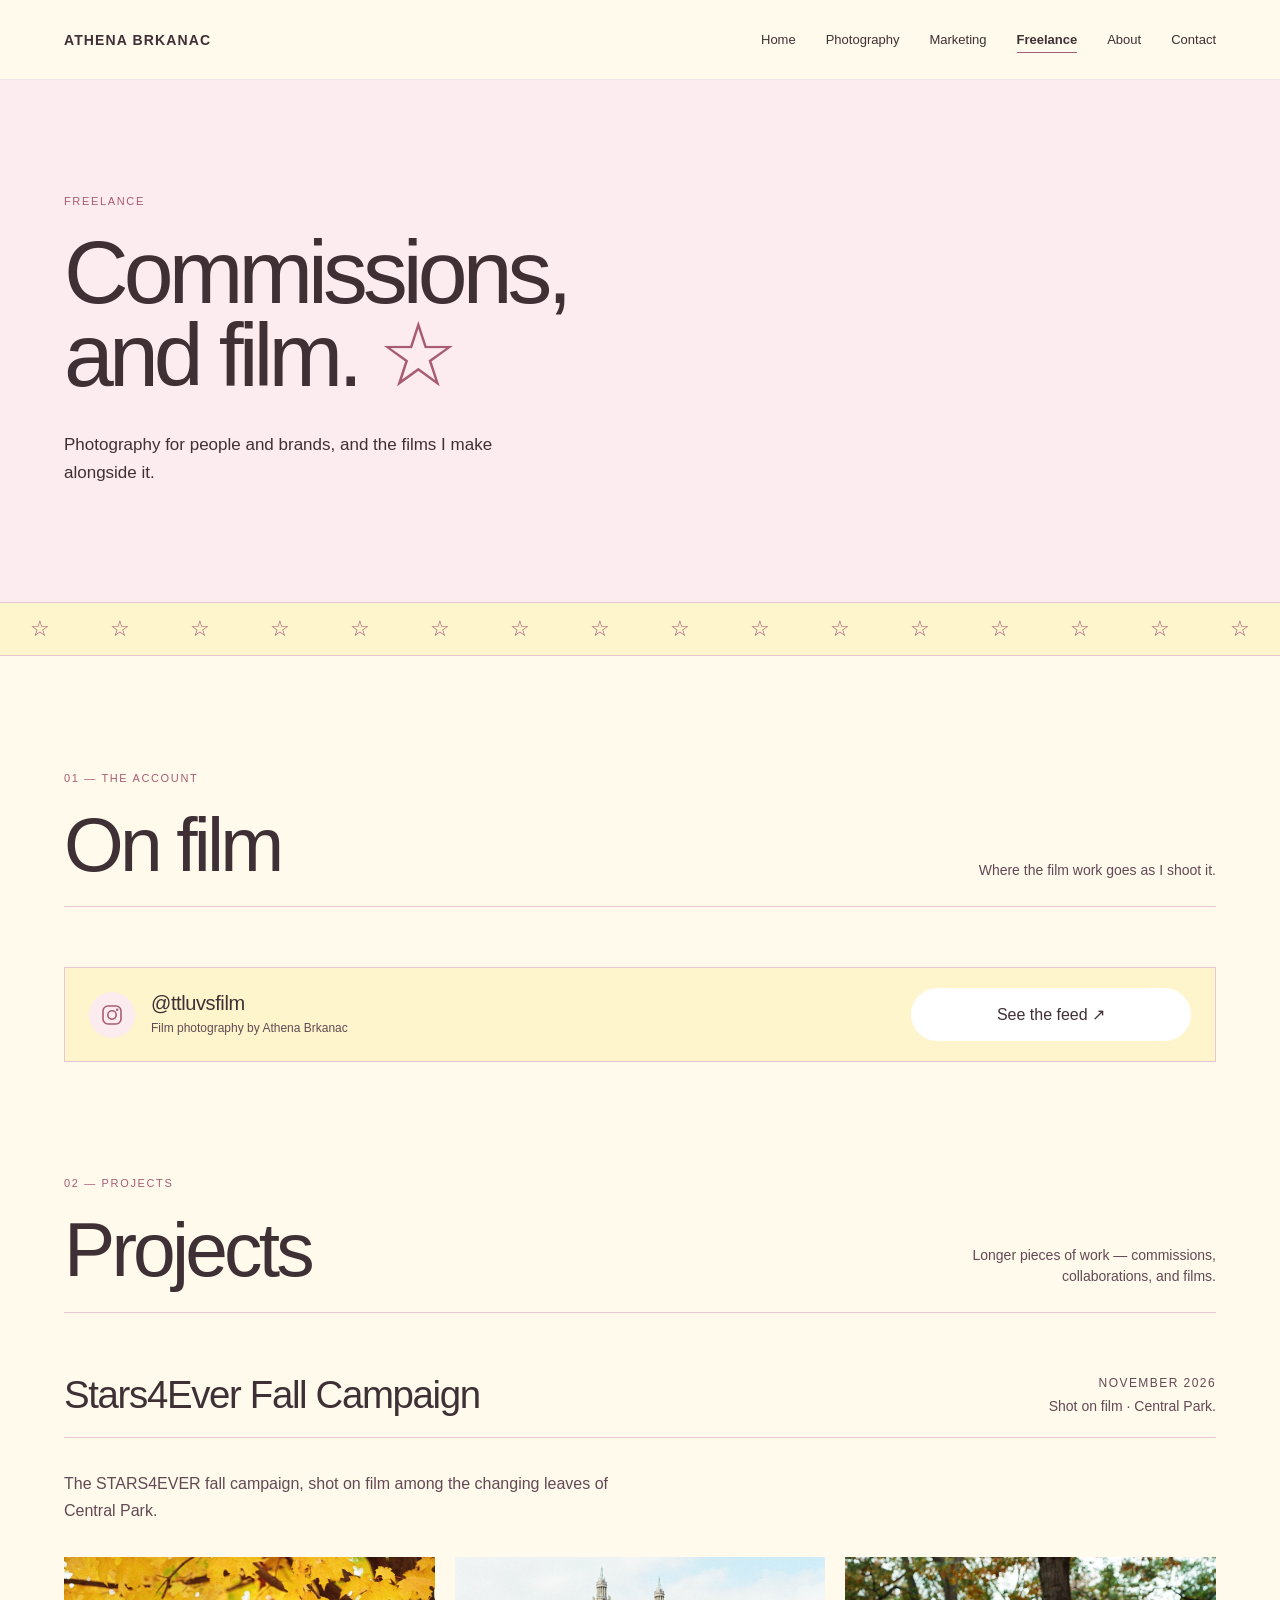
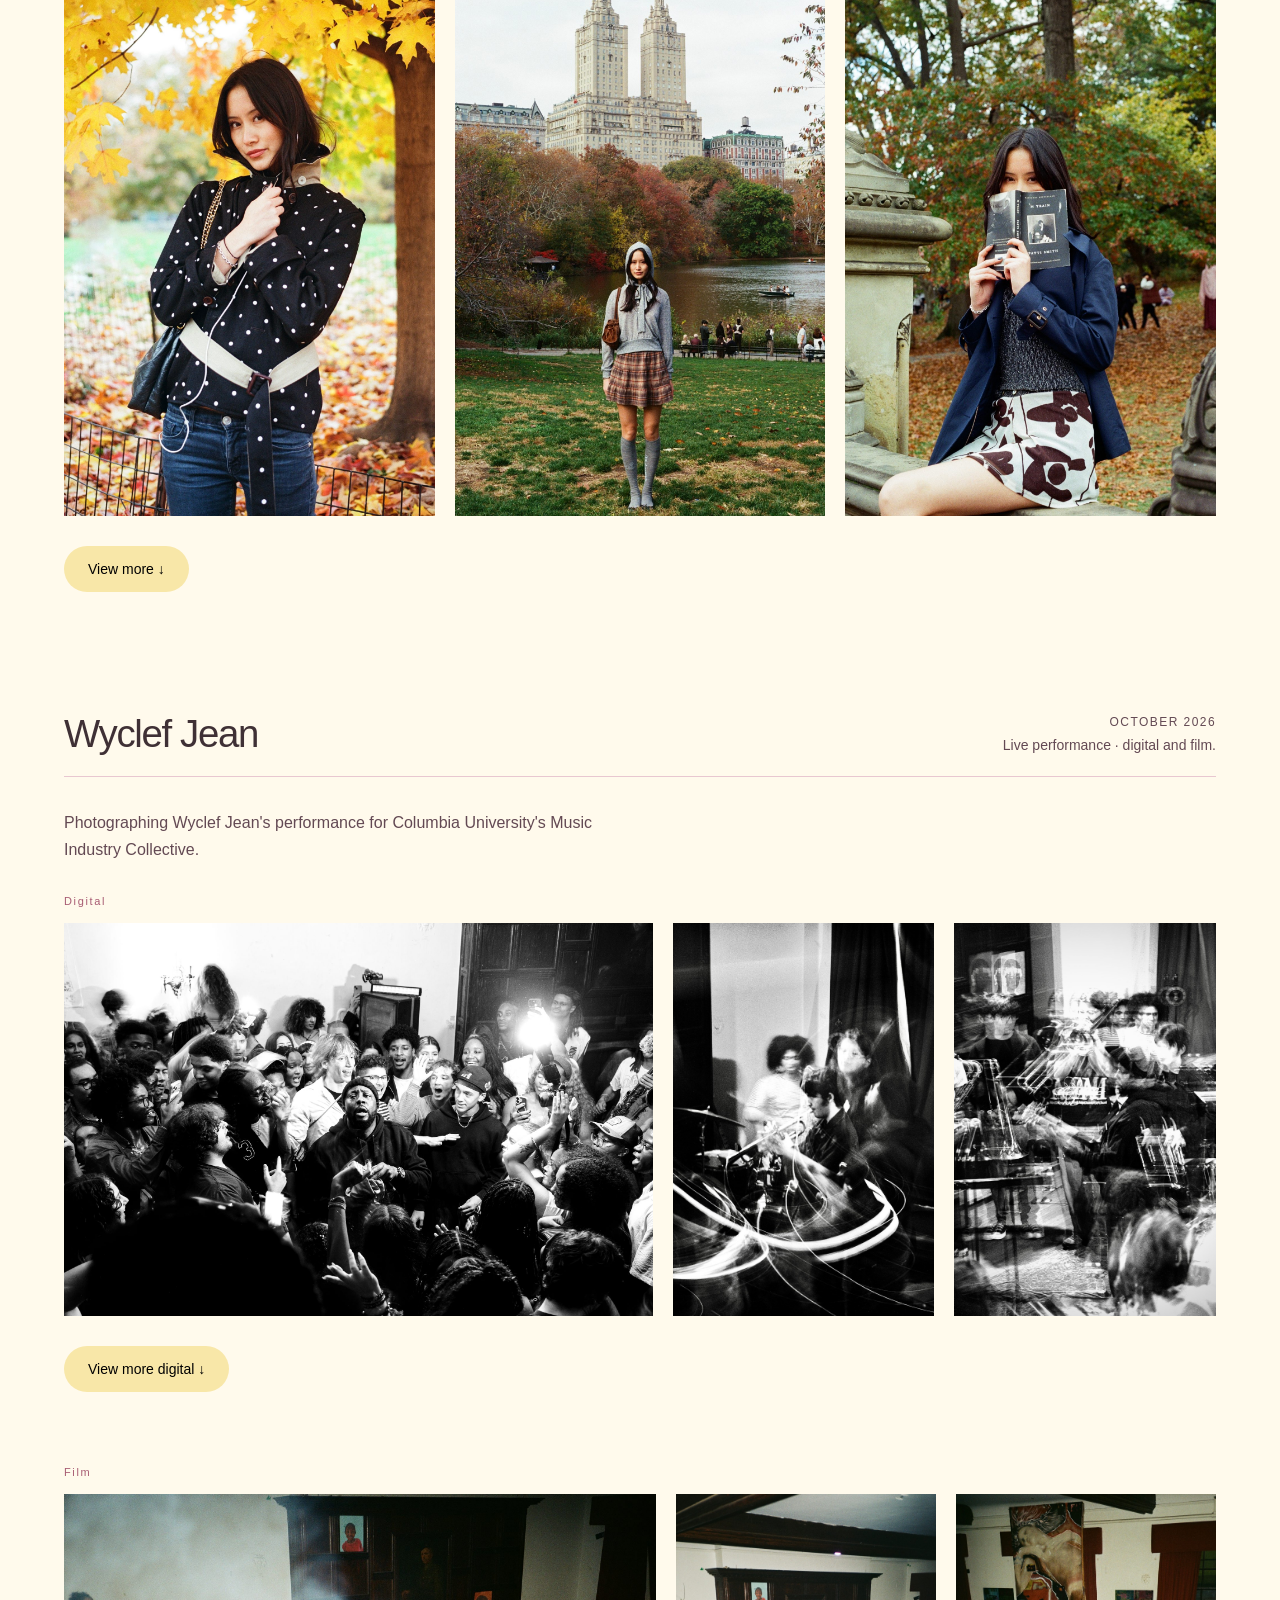
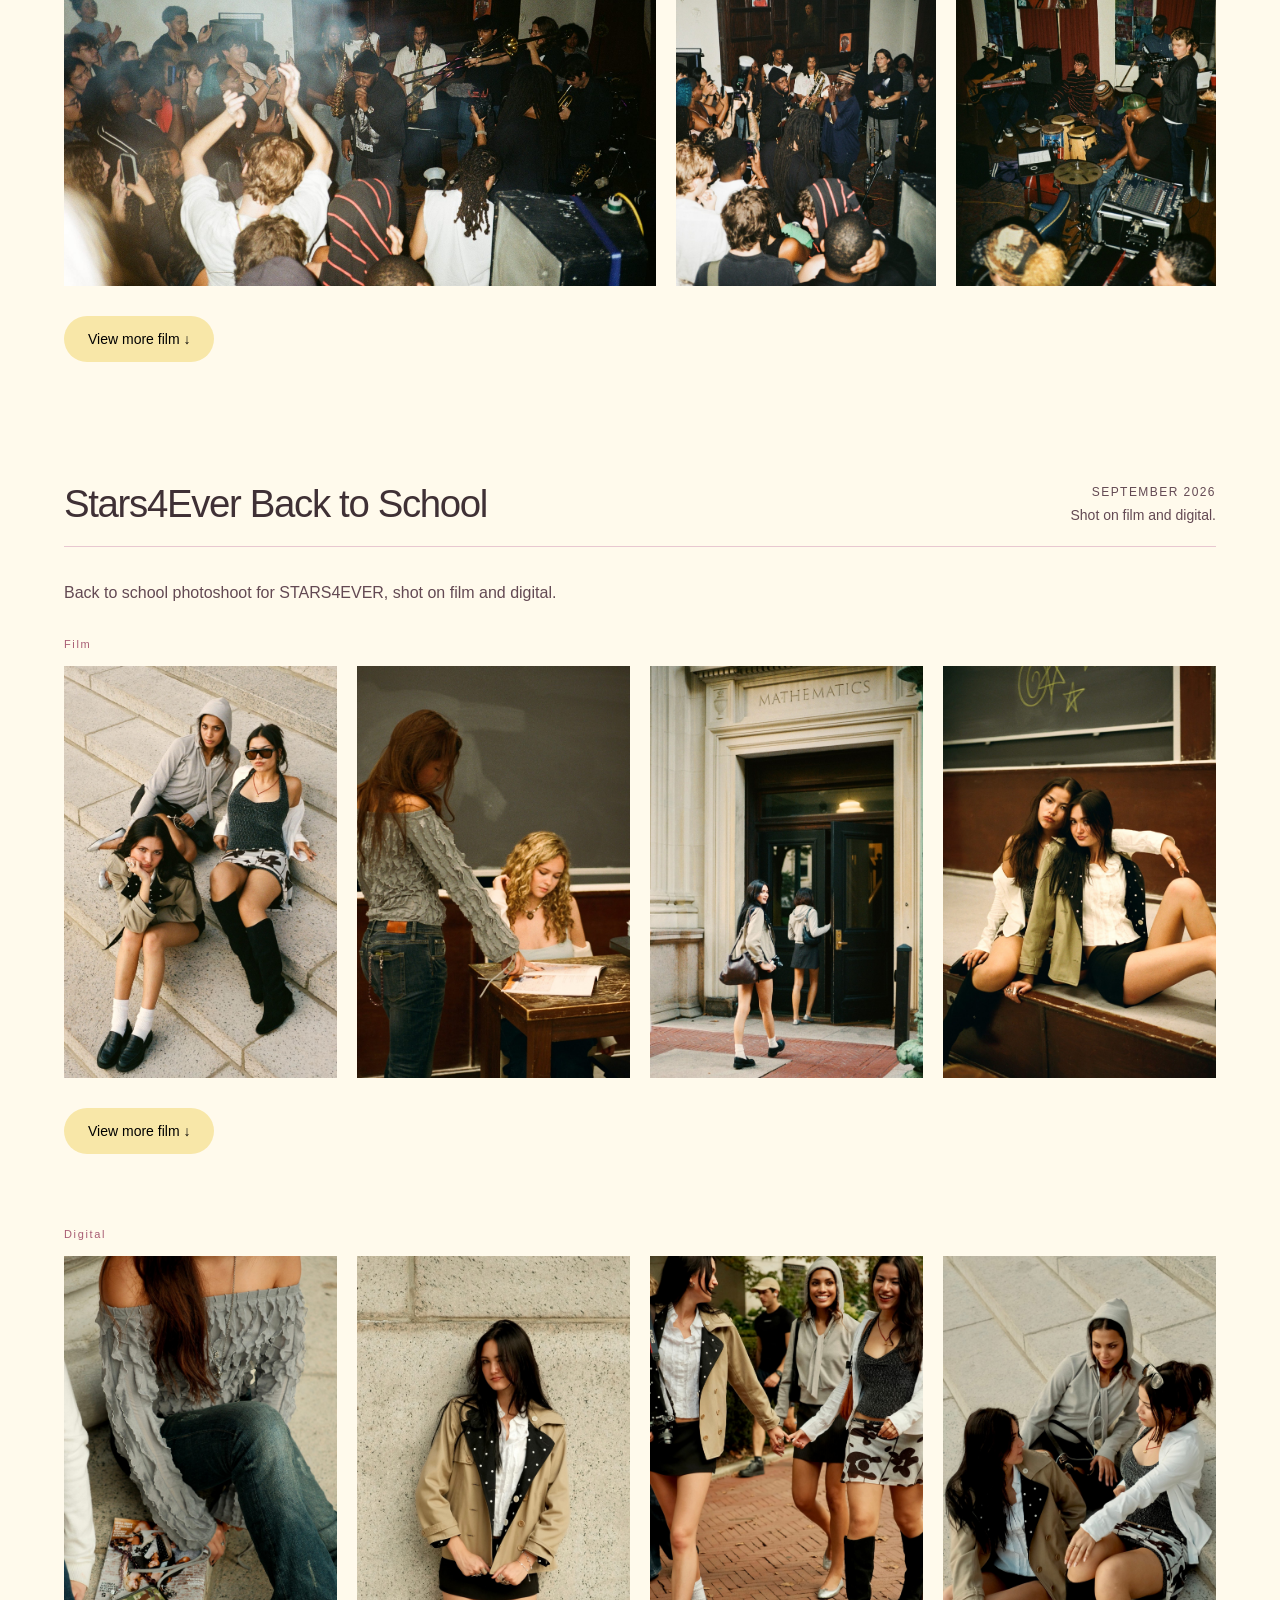
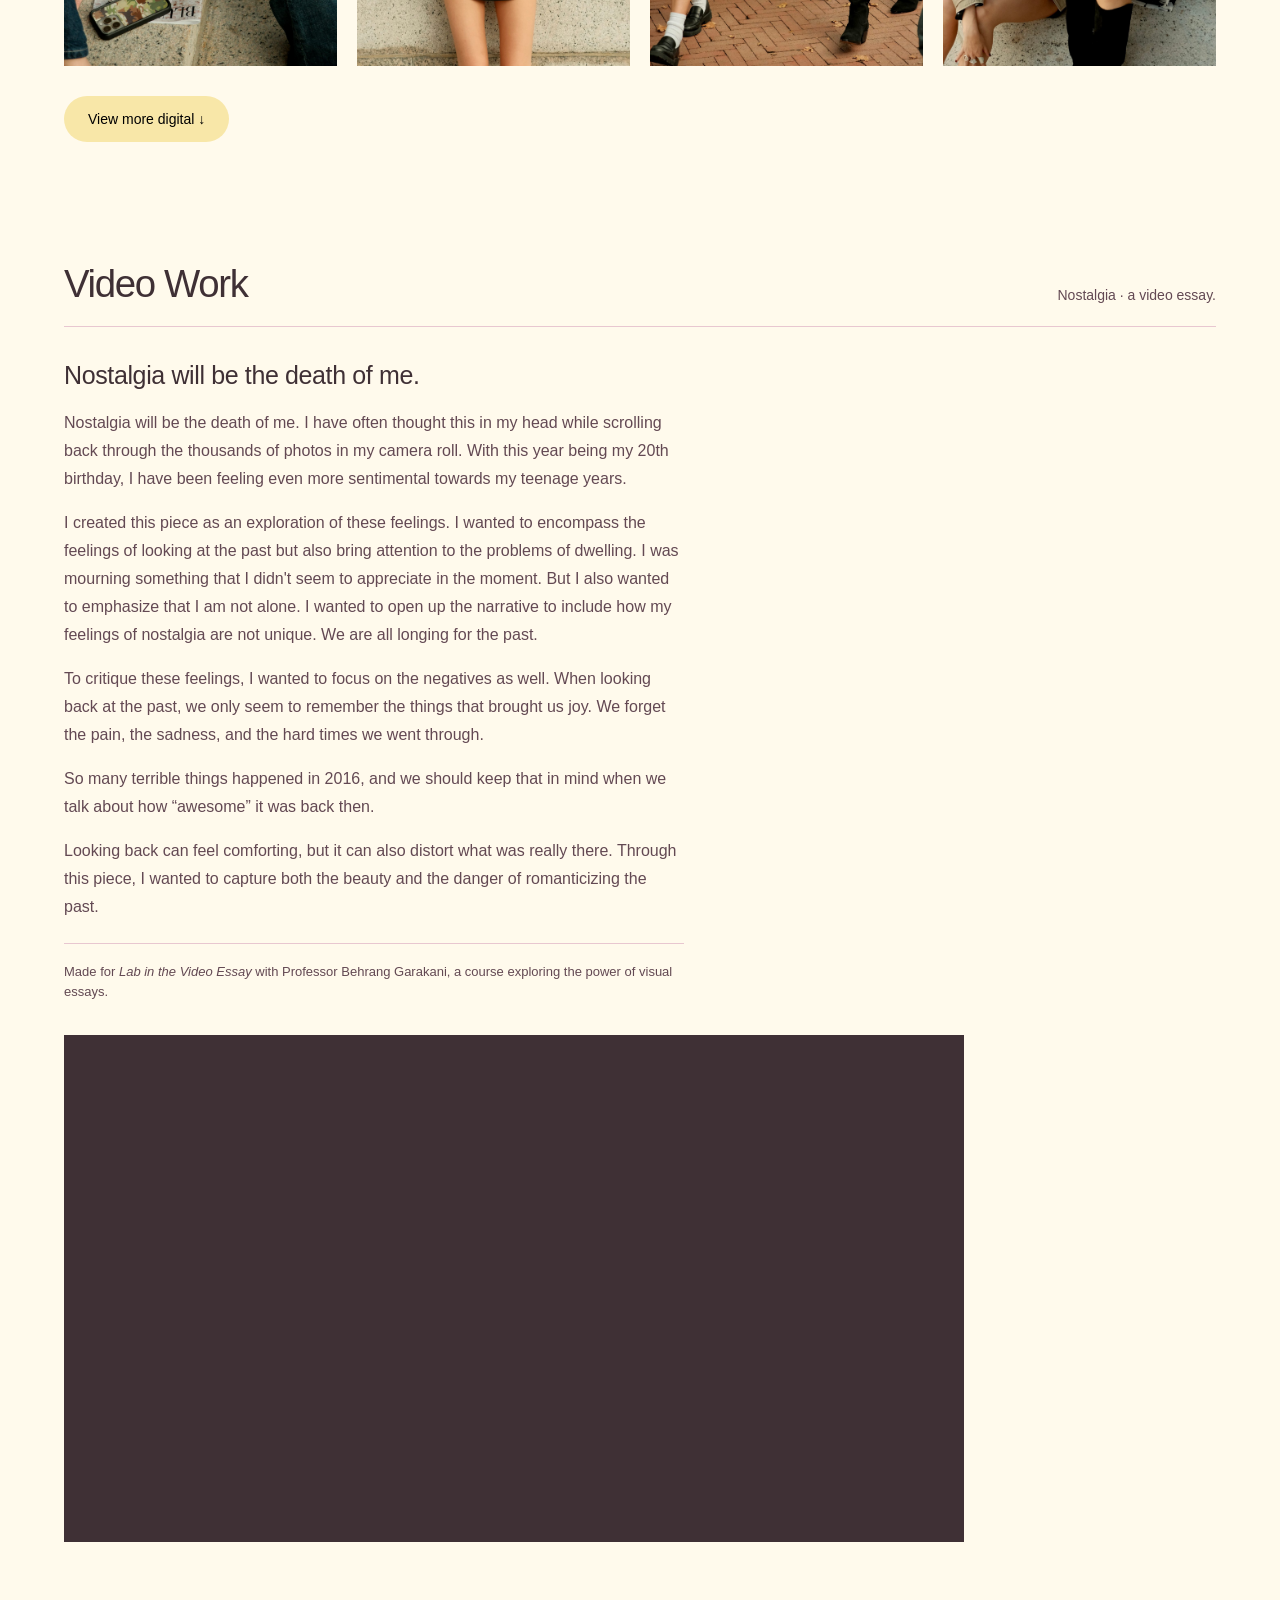
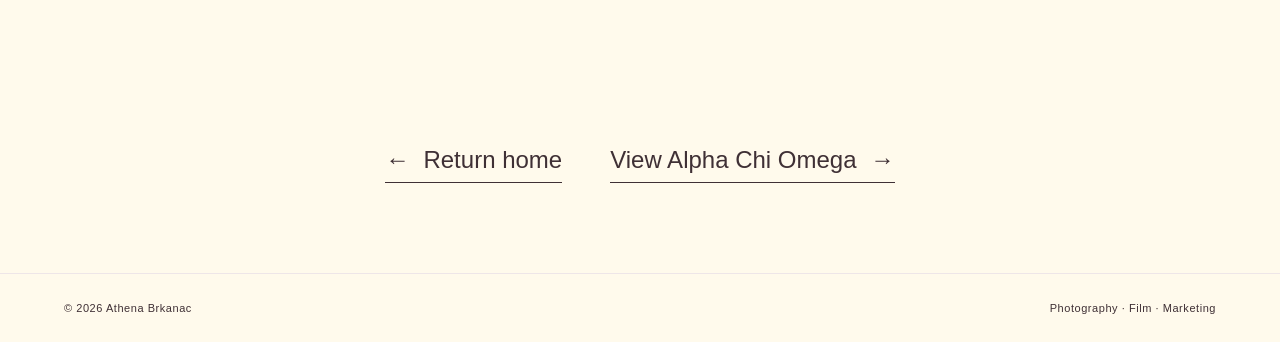
==== commit c4be901b: "Move the wide Wyclef photo to the right of its row Co-Authored-By: Claude Opus 5.5 <noreply@anthropi" ====
--- a/freelance.html
+++ b/freelance.html
@@ -452,14 +452,6 @@
 
                             <div class="shot-row">
 
-                                <figure class="shot" style="--shape: 1.5004">
-                                    <img
-                                        src="images/freelance/wyclef-02.jpg"
-                                        alt="Wyclef Jean performing for the Music Industry Collective at Columbia University"
-                                        data-caption="wyclef jean × music industry collective — digital"
-                                    >
-                                </figure>
-
                                 <figure class="shot" style="--shape: 0.6665">
                                     <img
                                         src="images/freelance/wyclef-06.jpg"
@@ -471,6 +463,14 @@
                                 <figure class="shot" style="--shape: 0.6665">
                                     <img
                                         src="images/freelance/wyclef-08.jpg"
+                                        alt="Wyclef Jean performing for the Music Industry Collective at Columbia University"
+                                        data-caption="wyclef jean × music industry collective — digital"
+                                    >
+                                </figure>
+
+                                <figure class="shot" style="--shape: 1.5004">
+                                    <img
+                                        src="images/freelance/wyclef-02.jpg"
                                         alt="Wyclef Jean performing for the Music Industry Collective at Columbia University"
                                         data-caption="wyclef jean × music industry collective — digital"
                                     >
--- a/style.css
+++ b/style.css
@@ -17,6 +17,14 @@
     --text-soft: #634953;
 
     --border: #E8C7D0;
+
+    /* The quiet background most sections sit on: a pale cream yellow,
+       warm enough to flatter the film photographs and to give the
+       bright parts of the black and white ones an edge. Paler than
+       --yellow-light, so the star strip and contact band still read
+       as their own bands. */
+    --paper: #FFFAEC;
+    --rule: #EEE6E8;
 }
 
 
@@ -772,7 +780,7 @@
     justify-content: center;
     gap: 10px;
 
-    margin-top: 40px;
+    margin-top: 32px;
 }
 
 .social-button {
@@ -1787,3 +1795,101 @@
     }
 
 }
+
+
+/* ==================================================
+   QUIETER PALETTE
+   Pink and yellow move from backgrounds to accents:
+   most sections sit on near-white paper, so the photographs carry
+   the colour. The hero and the contact band keep theirs.
+   ================================================== */
+
+body,
+.site-nav,
+footer,
+.about-section,
+.return-home {
+    background: var(--paper);
+}
+
+.site-nav {
+    border-bottom: 1px solid var(--rule);
+}
+
+footer {
+    border-top: 1px solid var(--rule);
+}
+
+.photography-section,
+.projects-gallery-section,
+.landscape-gallery-section,
+.portrait-gallery-section,
+.instagram-section,
+.shoots-section {
+    background: var(--paper);
+}
+
+.photography-section,
+.about-section {
+    border-top: 1px solid var(--rule);
+}
+
+/* The experience section keeps its pink, as one more moment of
+   colour, with the two cards on it in plain white. */
+
+.marketing-card {
+    background: #fff;
+}
+
+/* The contact band in a lighter yellow, so it eases out of the white
+   above it rather than jumping. Its buttons go plain white to stay
+   visible on it. */
+
+.contact-section {
+    background: var(--yellow-light);
+}
+
+.contact-button,
+.social-button {
+    background: #fff;
+}
+
+/* The star strip in the same light yellow, so it bridges the pink hero
+   and the white below instead of being a white band of its own. */
+
+.marquee {
+    background: var(--yellow-light);
+}
+
+/* The account boxes on the marketing page: a soft yellow, so they read
+   as boxes against the white rather than fading into it. */
+
+.role-facts,
+.ig-link {
+    background: var(--yellow-light);
+}
+
+/* On the marketing page the account and the projects used to sit on
+   different colours, and each kept its own full padding. Now both are
+   white, so the account section drops its bottom padding and the gap
+   between them is just the projects section's own top padding. */
+
+.instagram-section {
+    padding-bottom: 0;
+}
+
+.instagram-section .role-block {
+    margin-bottom: 0;
+}
+
+/* "See the feed" in white, so it stands out on the yellow box; it
+   turns yellow on hover. */
+
+.ig-link-action {
+    background: #fff;
+}
+
+.ig-link:hover .ig-link-action,
+.ig-link:focus-visible .ig-link-action {
+    background: var(--yellow);
+}
